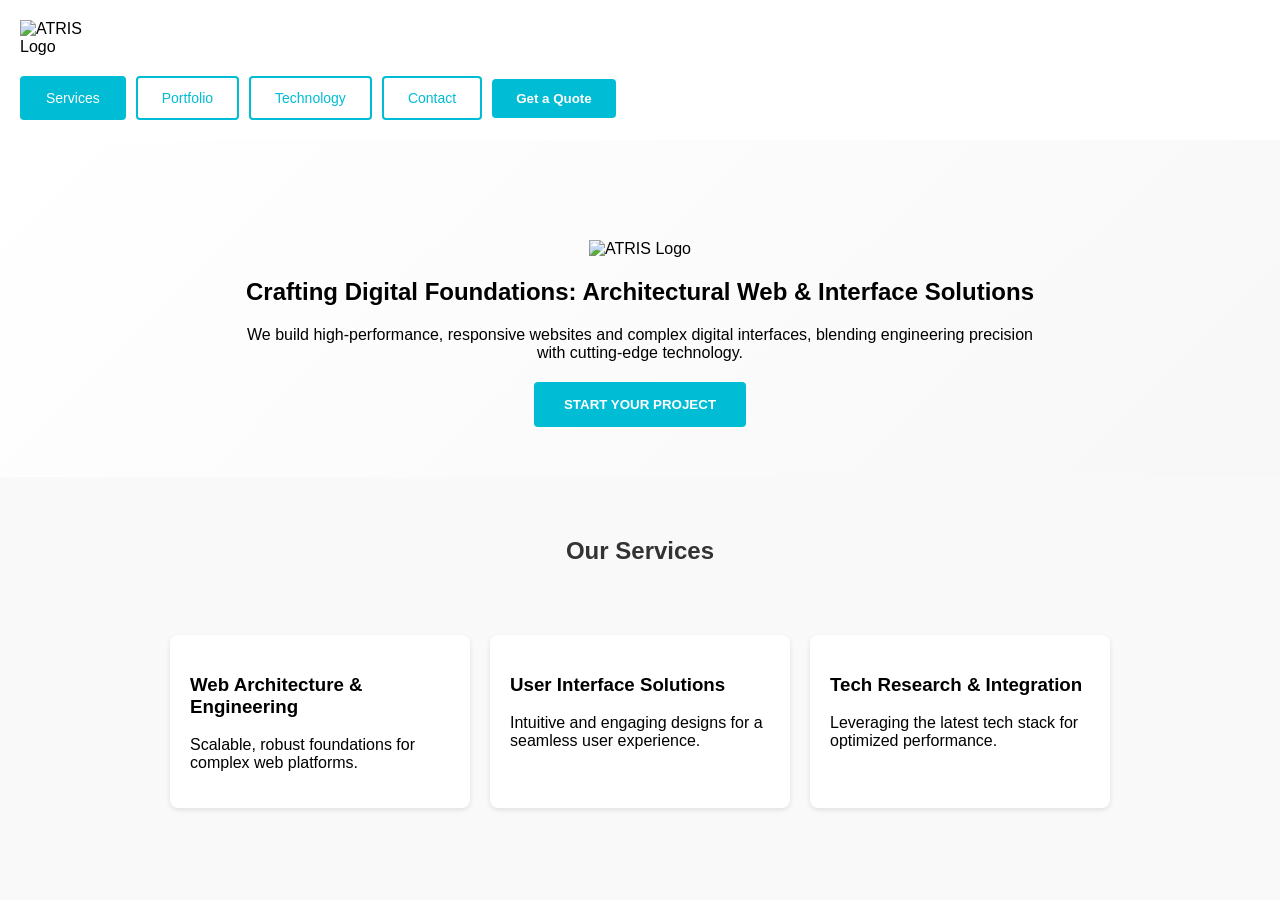
==== index.html @ 8ba7d893 "Fix logo file references to match actual filename" ====
<!DOCTYPE html>
<html lang="en">
<head>
    <meta charset="UTF-8">
    <meta name="viewport" content="width=device-width, initial-scale=1.0">
    <title>ATRIS | Architectural Tech Research & Interface Solutions</title>
    <link rel="stylesheet" href="style.css">
    <link rel="stylesheet" href="https://cdnjs.cloudflare.com/ajax/libs/font-awesome/6.4.0/css/all.min.css">
</head>
<body>
    <header>
        <img src="ATRIS MAIN LOGO.png" alt="ATRIS Logo" class="nav-logo">
        <button class="hamburger" id="hamburger">
            <span></span>
            <span></span>
            <span></span>
        </button>
        <nav class="tab-nav" id="tabNav">
            <button class="tab-button active" data-tab="services">Services</button>
            <button class="tab-button" data-tab="portfolio">Portfolio</button>
            <button class="tab-button" data-tab="technology">Technology</button>
            <button class="tab-button" data-tab="contact">Contact</button>
            <button class="quote-btn">Get a Quote</button>
        </nav>
    </header>

    <main>
        <section class="hero">
            <img src="ATRIS MAIN LOGO.png" alt="ATRIS Logo" class="main-logo">
            <h1>Crafting Digital Foundations: Architectural Web & Interface Solutions</h1>
            <p>We build high-performance, responsive websites and complex digital interfaces, blending engineering precision with cutting-edge technology.</p>
            <button class="cta">START YOUR PROJECT</button>
        </section>

        <!-- Tab Content Sections -->
        <div class="tab-content">
            <section id="services" class="tab-pane active">
                <h2>Our Services</h2>
                <div class="services">
                    <div class="card"><h3>Web Architecture & Engineering</h3><p>Scalable, robust foundations for complex web platforms.</p></div>
                    <div class="card"><h3>User Interface Solutions</h3><p>Intuitive and engaging designs for a seamless user experience.</p></div>
                    <div class="card"><h3>Tech Research & Integration</h3><p>Leveraging the latest tech stack for optimized performance.</p></div>
                </div>
            </section>

            <section id="portfolio" class="tab-pane">
                <h2>Portfolio</h2>
                <div class="services">
                    <div class="card"><h3>Project 1</h3><p>Description of your completed project goes here.</p></div>
                    <div class="card"><h3>Project 2</h3><p>Description of your completed project goes here.</p></div>
                    <div class="card"><h3>Project 3</h3><p>Description of your completed project goes here.</p></div>
                </div>
            </section>

            <section id="technology" class="tab-pane">
                <h2>Technology Stack</h2>
                <div class="services">
                    <div class="card"><h3>Frontend</h3><p>HTML5, CSS3, JavaScript, React, Vue.js</p></div>
                    <div class="card"><h3>Backend</h3><p>Node.js, Python, databases, APIs</p></div>
                    <div class="card"><h3>Tools & Services</h3><p>Git, Docker, AWS, CI/CD pipelines</p></div>
                </div>
            </section>

            <section id="contact" class="tab-pane">
                <h2>Contact Us</h2>
                <div class="contact-form">
                    <form>
                        <input type="text" placeholder="Your Name" required>
                        <input type="email" placeholder="Your Email" required>
                        <textarea placeholder="Your Message" rows="5" required></textarea>
                        <button type="submit" class="cta">Send Message</button>
                    </form>
                </div>
            </section>
        </div>
    </main>

    <script src="script.js"></script>
</body>
</html>
---- style.css ----
* {
    box-sizing: border-box;
}

body { 
    font-family: sans-serif; 
    margin: 0; 
    background: #f9f9f9; 
}

header { 
    display: flex; 
    justify-content: space-between; 
    padding: 20px; 
    align-items: center; 
    gap: 20px;
    flex-wrap: wrap;
    background: white;
    box-shadow: 0 2px 4px rgba(0,0,0,0.1);
}

.nav-logo { 
    width: 100px; 
    flex-shrink: 0;
    background-image: url('ATRIS_LOGO.png');
    background-size: contain;
    background-repeat: no-repeat;
    background-position: center;
}

.main-logo { 
    width: 200px; 
    margin-top: 50px;
    background-image: url('ATRIS_LOGO.png');
    background-size: contain;
    background-repeat: no-repeat;
    background-position: center;
}

/* Hero Section with Animated Gradient */
.hero { 
    text-align: center; 
    padding: 50px 20px;
    background: linear-gradient(-45deg, #f5f5f5, #ffffff, #f5f5f5, #ffffff);
    background-size: 400% 400%;
    animation: gradientShift 15s ease infinite;
}

@keyframes gradientShift {
    0% {
        background-position: 0% 50%;
    }
    50% {
        background-position: 100% 50%;
    }
    100% {
        background-position: 0% 50%;
    }
}

/* Hero Headline Fade-in Animation */
.hero h1 {
    max-width: 1000px;
    margin: 20px auto;
    opacity: 0;
    animation: fadeInUp 0.8s ease-out 0.3s forwards;
}

/* Hero Subtext Fade-in Animation */
.hero p {
    max-width: 800px;
    margin: 20px auto;
    opacity: 0;
    animation: fadeInUp 0.8s ease-out 0.6s forwards;
}

/* Fade-in Up Animation */
@keyframes fadeInUp {
    from {
        opacity: 0;
        transform: translateY(20px);
    }
    to {
        opacity: 1;
        transform: translateY(0);
    }
}

.services { 
    display: flex; 
    justify-content: center; 
    gap: 20px; 
    padding: 40px 20px; 
    flex-wrap: wrap; 
}

.card { 
    background: white; 
    padding: 20px; 
    border-radius: 8px; 
    width: 300px; 
    box-shadow: 0 2px 5px rgba(0,0,0,0.1); 
}

.cta { 
    background: #00bcd4; 
    color: white; 
    padding: 15px 30px; 
    border: none; 
    cursor: pointer; 
    border-radius: 4px; 
    font-weight: 600;
}

.cta:hover { 
    background: #0097a7; 
}

/* Hamburger Menu */
.hamburger {
    display: none;
    flex-direction: column;
    background: none;
    border: none;
    cursor: pointer;
    gap: 6px;
}

.hamburger span {
    width: 25px;
    height: 3px;
    background: #00bcd4;
    border-radius: 2px;
    transition: all 0.3s ease;
}

.hamburger.active span:nth-child(1) {
    transform: rotate(45deg) translate(10px, 10px);
}

.hamburger.active span:nth-child(2) {
    opacity: 0;
}

.hamburger.active span:nth-child(3) {
    transform: rotate(-45deg) translate(7px, -7px);
}

/* Tab Navigation Styling */
.tab-nav { 
    display: flex; 
    gap: 10px; 
    align-items: center;
    flex-wrap: wrap;
    width: 100%;
}

.tab-button {
    padding: 12px 24px;
    border: 2px solid #00bcd4;
    background: white;
    color: #00bcd4;
    cursor: pointer;
    border-radius: 4px;
    font-size: 14px;
    font-weight: 500;
    transition: all 0.3s ease;
    white-space: nowrap;
}

.tab-button:hover {
    background: #e0f7fa;
}

.tab-button.active {
    background: #00bcd4;
    color: white;
}

.quote-btn {
    background: #00bcd4;
    color: white;
    padding: 12px 24px;
    border: none;
    cursor: pointer;
    border-radius: 4px;
    font-weight: 600;
    transition: background 0.3s ease;
    white-space: nowrap;
}

.quote-btn:hover {
    background: #0097a7;
}

/* Tab Content Styling */
.tab-content {
    padding: 40px 20px;
    max-width: 1200px;
    margin: 0 auto;
}

.tab-pane {
    display: none;
}

.tab-pane.active {
    display: block;
    animation: fadeIn 0.3s ease;
}

@keyframes fadeIn {
    from { opacity: 0; }
    to { opacity: 1; }
}

.tab-pane h2 {
    text-align: center;
    margin-bottom: 30px;
    color: #333;
}

/* Contact Form */
.contact-form {
    max-width: 500px;
    margin: 0 auto;
}

.contact-form form {
    display: flex;
    flex-direction: column;
    gap: 15px;
}

.contact-form input,
.contact-form textarea {
    padding: 12px;
    border: 1px solid #ddd;
    border-radius: 4px;
    font-family: inherit;
    font-size: 14px;
}

.contact-form button {
    align-self: flex-start;
}

/* Mobile Responsive Design */
@media (max-width: 768px) {
    header {
        flex-direction: column;
        align-items: flex-start;
        padding: 15px;
    }

    .hamburger {
        display: flex;
        position: absolute;
        right: 15px;
        top: 15px;
    }

    .tab-nav {
        width: 100%;
        flex-direction: column;
        max-height: 0;
        overflow: hidden;
        transition: max-height 0.3s ease;
        gap: 0;
    }

    .tab-nav.active {
        max-height: 500px;
        gap: 10px;
    }

    .tab-button,
    .quote-btn {
        width: 100%;
        text-align: left;
        padding: 12px 15px;
    }

    .nav-logo {
        width: 80px;
    }

    .hero {
        padding: 30px 15px;
    }

    .hero h1 {
        font-size: 24px;
    }

    .hero p {
        font-size: 14px;
    }

    .services {
        padding: 20px 15px;
        gap: 15px;
    }

    .card {
        width: 100%;
        max-width: 350px;
    }

    .tab-content {
        padding: 20px 10px;
    }
}

@media (max-width: 480px) {
    .nav-logo {
        width: 60px;
    }

    .main-logo {
        width: 150px;
    }

    .hero h1 {
        font-size: 18px;
    }

    .card {
        width: 100%;
        max-width: 280px;
    }

    .cta {
        padding: 12px 20px;
        font-size: 14px;
    }

    .tab-button,
    .quote-btn {
        font-size: 13px;
        padding: 10px 12px;
    }
}
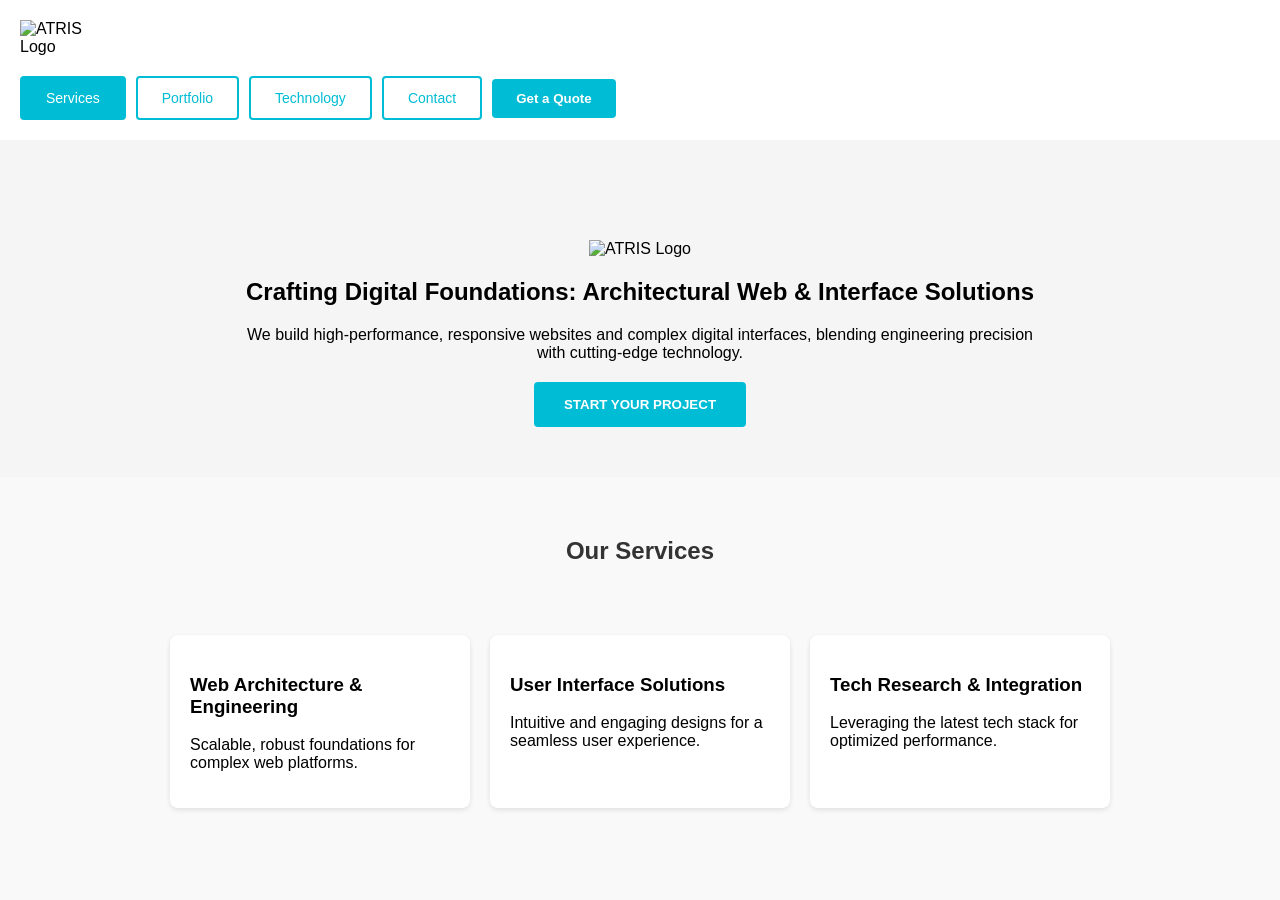
==== commit bf8484d8: "Add Formspree integration to contact form" ====
--- a/index.html
+++ b/index.html
@@ -64,10 +64,10 @@
             <section id="contact" class="tab-pane">
                 <h2>Contact Us</h2>
                 <div class="contact-form">
-                    <form>
-                        <input type="text" placeholder="Your Name" required>
-                        <input type="email" placeholder="Your Email" required>
-                        <textarea placeholder="Your Message" rows="5" required></textarea>
+                    <form action="https://formspree.io/f/xqevyjpo" method="POST">
+                        <input type="text" name="name" placeholder="Your Name" required>
+                        <input type="email" name="email" placeholder="Your Email" required>
+                        <textarea name="message" placeholder="Your Message" rows="5" required></textarea>
                         <button type="submit" class="cta">Send Message</button>
                     </form>
                 </div>
--- a/style.css
+++ b/style.css
@@ -37,25 +37,11 @@
     background-position: center;
 }
 
-/* Hero Section with Animated Gradient */
+/* Hero Section */
 .hero { 
     text-align: center; 
     padding: 50px 20px;
-    background: linear-gradient(-45deg, #f5f5f5, #ffffff, #f5f5f5, #ffffff);
-    background-size: 400% 400%;
-    animation: gradientShift 15s ease infinite;
-}
-
-@keyframes gradientShift {
-    0% {
-        background-position: 0% 50%;
-    }
-    50% {
-        background-position: 100% 50%;
-    }
-    100% {
-        background-position: 0% 50%;
-    }
+    background: #f5f5f5;
 }
 
 /* Hero Headline Fade-in Animation */
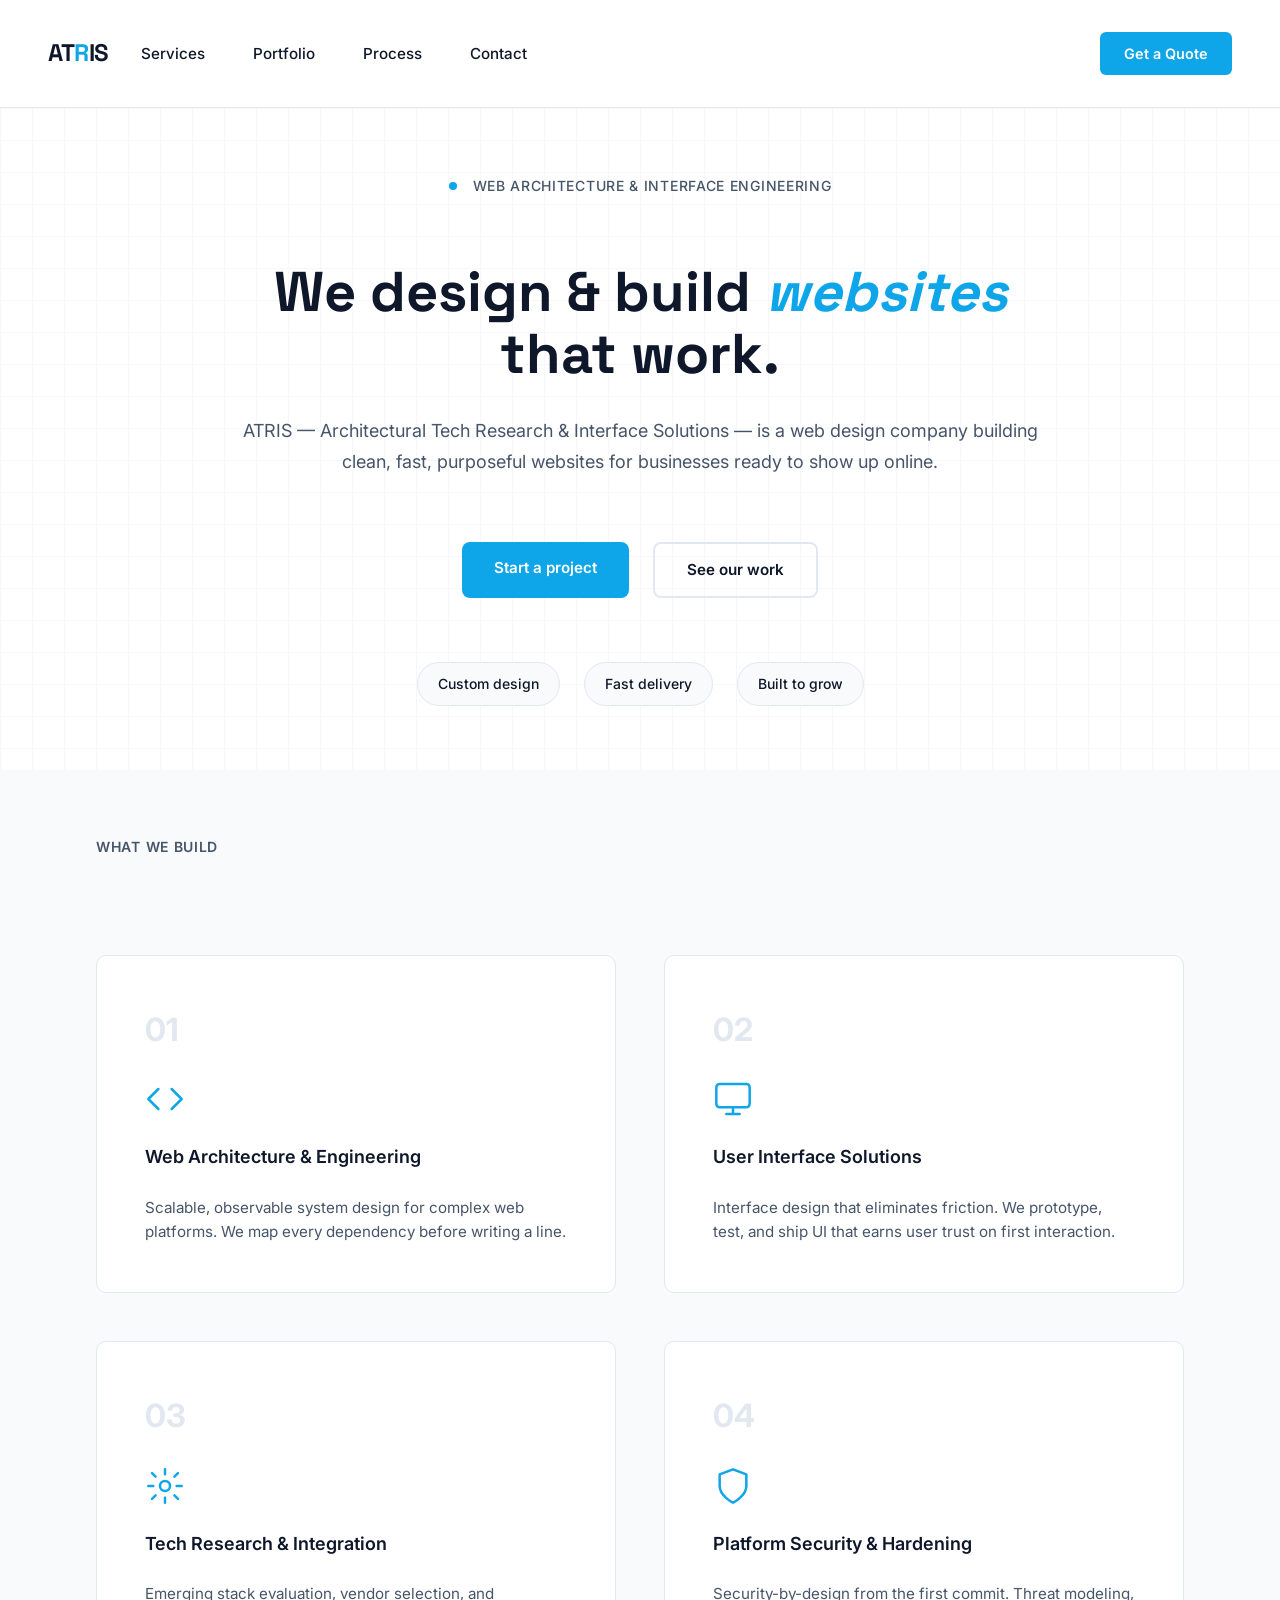
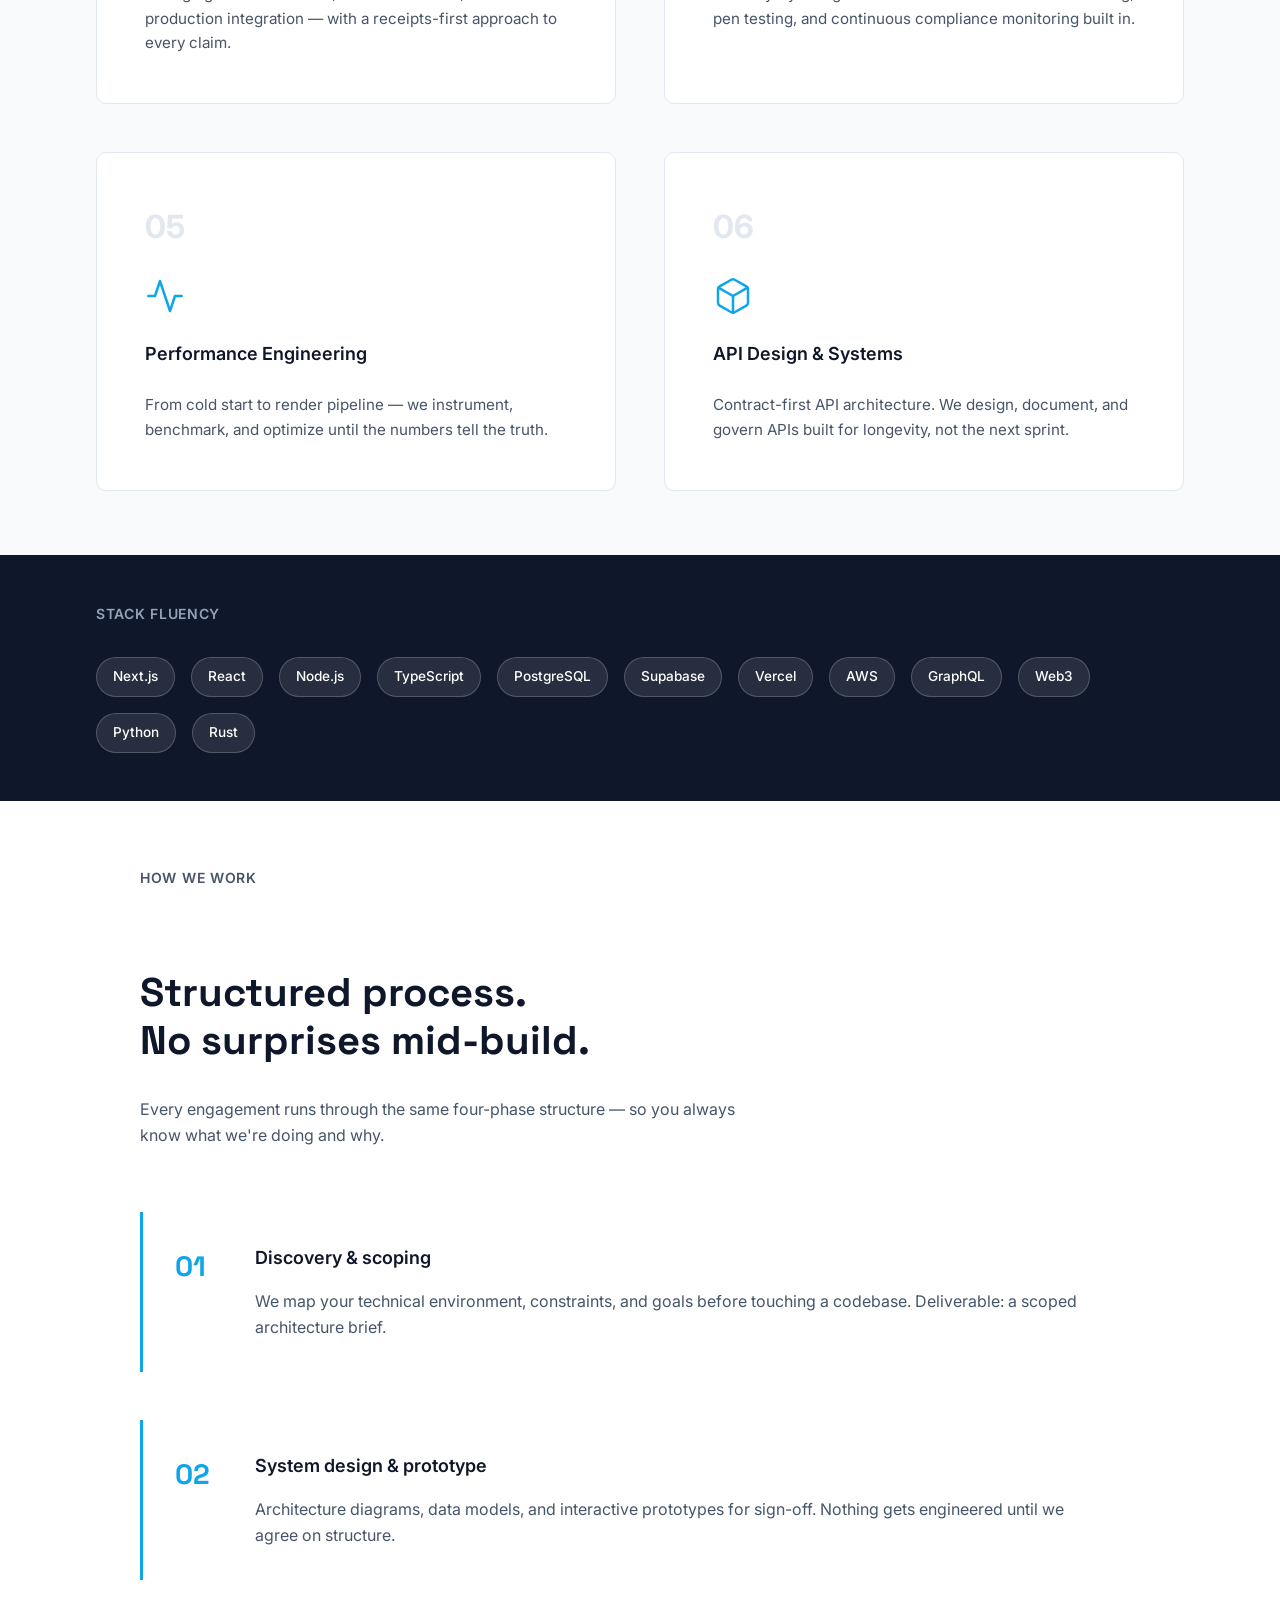
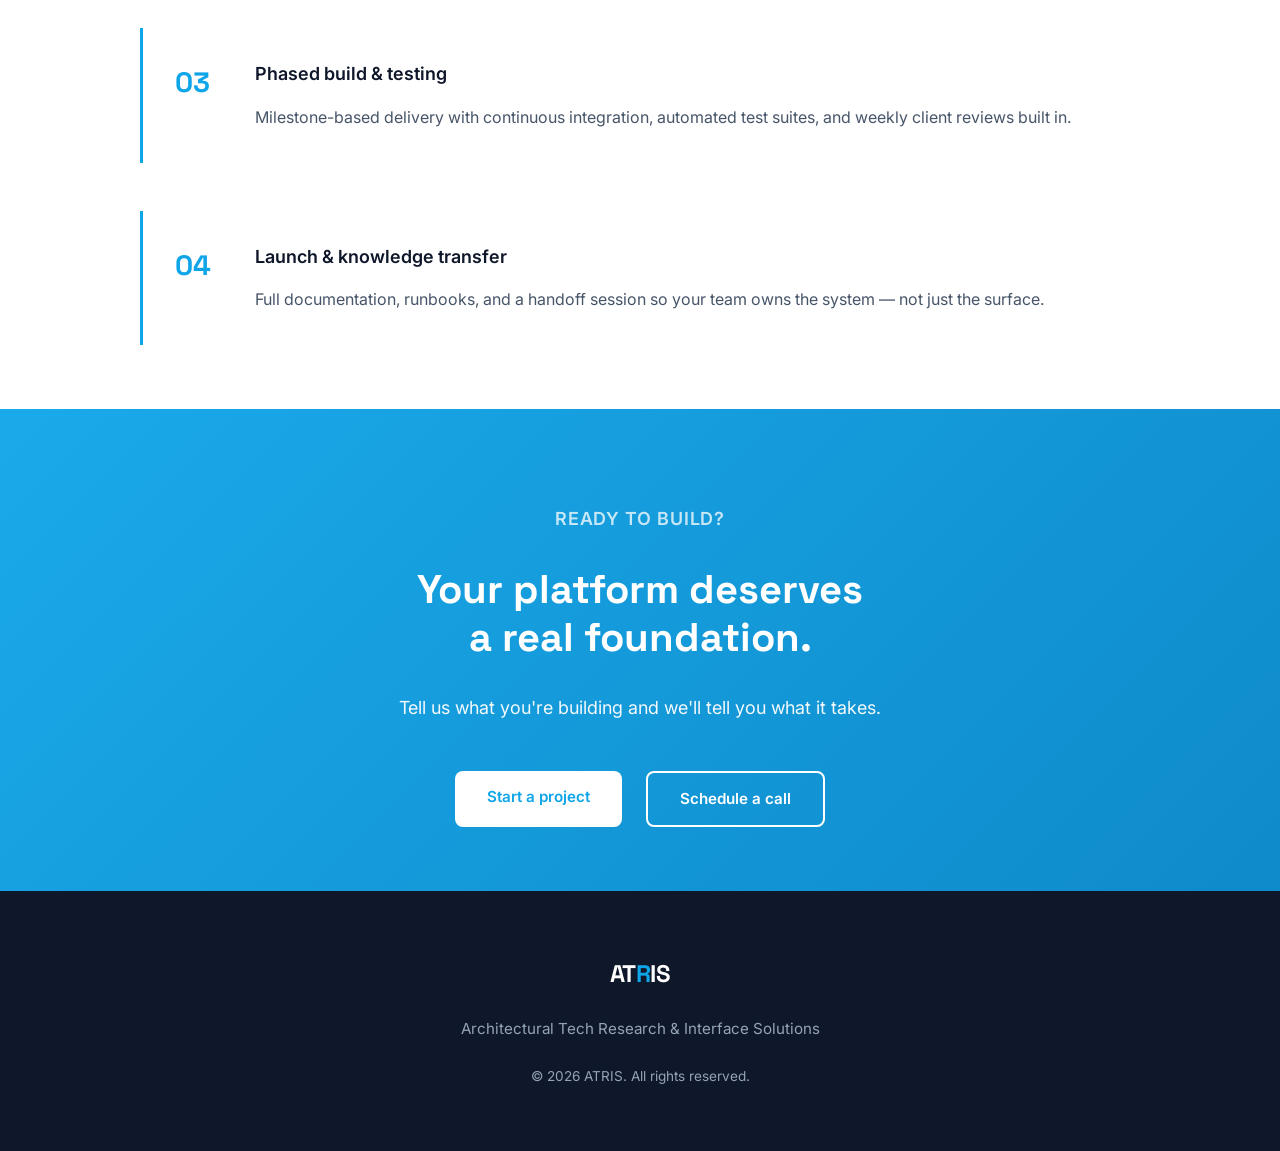
==== commit 6ae66b35: "Complete redesign: new landing page with modern HTML and CSS" ====
--- a/index.html
+++ b/index.html
@@ -1,80 +1,225 @@
 <!DOCTYPE html>
 <html lang="en">
 <head>
-    <meta charset="UTF-8">
-    <meta name="viewport" content="width=device-width, initial-scale=1.0">
-    <title>ATRIS | Architectural Tech Research & Interface Solutions</title>
-    <link rel="stylesheet" href="style.css">
-    <link rel="stylesheet" href="https://cdnjs.cloudflare.com/ajax/libs/font-awesome/6.4.0/css/all.min.css">
+  <meta charset="UTF-8" />
+  <meta name="viewport" content="width=device-width, initial-scale=1.0" />
+  <title>ATRIS — Architectural Tech Research & Interface Solutions</title>
+  <meta name="description" content="We build high-performance platforms, complex digital interfaces, and research-backed tech integration — engineered to carry real load." />
+  <meta property="og:title" content="ATRIS — Architectural Tech Research & Interface Solutions" />
+  <meta property="og:description" content="A web design company building clean, fast, purposeful websites." />
+  <meta property="og:type" content="website" />
+  <link rel="preconnect" href="https://fonts.googleapis.com" />
+  <link rel="preconnect" href="https://fonts.gstatic.com" crossorigin />
+  <link href="https://fonts.googleapis.com/css2?family=Space+Grotesk:wght@300;400;500;600;700&family=Inter:wght@300;400;500&display=swap" rel="stylesheet" />
+  <link rel="stylesheet" href="style.css" />
 </head>
 <body>
-    <header>
-        <img src="ATRIS MAIN LOGO.png" alt="ATRIS Logo" class="nav-logo">
-        <button class="hamburger" id="hamburger">
-            <span></span>
-            <span></span>
-            <span></span>
-        </button>
-        <nav class="tab-nav" id="tabNav">
-            <button class="tab-button active" data-tab="services">Services</button>
-            <button class="tab-button" data-tab="portfolio">Portfolio</button>
-            <button class="tab-button" data-tab="technology">Technology</button>
-            <button class="tab-button" data-tab="contact">Contact</button>
-            <button class="quote-btn">Get a Quote</button>
-        </nav>
-    </header>
-
-    <main>
-        <section class="hero">
-            <img src="ATRIS MAIN LOGO.png" alt="ATRIS Logo" class="main-logo">
-            <h1>Crafting Digital Foundations: Architectural Web & Interface Solutions</h1>
-            <p>We build high-performance, responsive websites and complex digital interfaces, blending engineering precision with cutting-edge technology.</p>
-            <button class="cta">START YOUR PROJECT</button>
-        </section>
-
-        <!-- Tab Content Sections -->
-        <div class="tab-content">
-            <section id="services" class="tab-pane active">
-                <h2>Our Services</h2>
-                <div class="services">
-                    <div class="card"><h3>Web Architecture & Engineering</h3><p>Scalable, robust foundations for complex web platforms.</p></div>
-                    <div class="card"><h3>User Interface Solutions</h3><p>Intuitive and engaging designs for a seamless user experience.</p></div>
-                    <div class="card"><h3>Tech Research & Integration</h3><p>Leveraging the latest tech stack for optimized performance.</p></div>
-                </div>
-            </section>
-
-            <section id="portfolio" class="tab-pane">
-                <h2>Portfolio</h2>
-                <div class="services">
-                    <div class="card"><h3>Project 1</h3><p>Description of your completed project goes here.</p></div>
-                    <div class="card"><h3>Project 2</h3><p>Description of your completed project goes here.</p></div>
-                    <div class="card"><h3>Project 3</h3><p>Description of your completed project goes here.</p></div>
-                </div>
-            </section>
-
-            <section id="technology" class="tab-pane">
-                <h2>Technology Stack</h2>
-                <div class="services">
-                    <div class="card"><h3>Frontend</h3><p>HTML5, CSS3, JavaScript, React, Vue.js</p></div>
-                    <div class="card"><h3>Backend</h3><p>Node.js, Python, databases, APIs</p></div>
-                    <div class="card"><h3>Tools & Services</h3><p>Git, Docker, AWS, CI/CD pipelines</p></div>
-                </div>
-            </section>
-
-            <section id="contact" class="tab-pane">
-                <h2>Contact Us</h2>
-                <div class="contact-form">
-                    <form action="https://formspree.io/f/xqevyjpo" method="POST">
-                        <input type="text" name="name" placeholder="Your Name" required>
-                        <input type="email" name="email" placeholder="Your Email" required>
-                        <textarea name="message" placeholder="Your Message" rows="5" required></textarea>
-                        <button type="submit" class="cta">Send Message</button>
-                    </form>
-                </div>
-            </section>
-        </div>
-    </main>
-
-    <script src="script.js"></script>
+
+  <!-- NAV -->
+  <header class="a-nav">
+    <a href="/" class="a-logo">AT<span>R</span>IS</a>
+    <nav aria-label="Primary navigation">
+      <ul class="a-nav-links">
+        <li><a href="#services">Services</a></li>
+        <li><a href="#portfolio">Portfolio</a></li>
+        <li><a href="#process">Process</a></li>
+        <li><a href="#contact">Contact</a></li>
+      </ul>
+    </nav>
+    <a href="#contact" class="a-nav-cta">Get a Quote</a>
+    <button class="a-hamburger" aria-label="Open menu" aria-expanded="false">
+      <span></span><span></span><span></span>
+    </button>
+  </header>
+
+  <!-- MOBILE NAV DRAWER -->
+  <div class="a-mobile-nav" aria-hidden="true">
+    <ul>
+      <li><a href="#services">Services</a></li>
+      <li><a href="#portfolio">Portfolio</a></li>
+      <li><a href="#process">Process</a></li>
+      <li><a href="#contact">Contact</a></li>
+      <li><a href="#contact" class="a-nav-cta">Get a Quote</a></li>
+    </ul>
+  </div>
+
+  <main>
+
+    <!-- HERO -->
+    <section class="a-hero" id="home">
+      <div class="a-hero-grid" aria-hidden="true"></div>
+      <div class="a-hero-inner">
+        <div class="a-eyebrow">
+          <span class="a-eyebrow-dot" aria-hidden="true"></span>
+          Web Architecture & Interface Engineering
+        </div>
+        <h1>We design & build <em>websites</em> that work.</h1>
+        <p class="a-hero-sub">ATRIS — Architectural Tech Research & Interface Solutions — is a web design company building clean, fast, purposeful websites for businesses ready to show up online.</p>
+        <div class="a-hero-actions">
+          <a href="#contact" class="a-btn-primary">Start a project</a>
+          <a href="#portfolio" class="a-btn-ghost">See our work</a>
+        </div>
+        <div class="a-hero-pillars">
+          <div class="a-pillar"><span>Custom design</span></div>
+          <div class="a-pillar"><span>Fast delivery</span></div>
+          <div class="a-pillar"><span>Built to grow</span></div>
+        </div>
+      </div>
+    </section>
+
+    <!-- SERVICES -->
+    <section class="a-services" id="services">
+      <div class="a-container">
+        <div class="a-section-label">What we build</div>
+        <div class="a-services-grid">
+
+          <article class="a-service-card" data-num="01">
+            <div class="a-service-icon" aria-hidden="true">
+              <svg viewBox="0 0 24 24" fill="none" stroke-width="1.5" stroke-linecap="round" stroke-linejoin="round"><polyline points="16 18 22 12 16 6"/><polyline points="8 6 2 12 8 18"/></svg>
+            </div>
+            <h3>Web Architecture & Engineering</h3>
+            <p>Scalable, observable system design for complex web platforms. We map every dependency before writing a line.</p>
+          </article>
+
+          <article class="a-service-card" data-num="02">
+            <div class="a-service-icon" aria-hidden="true">
+              <svg viewBox="0 0 24 24" fill="none" stroke-width="1.5" stroke-linecap="round" stroke-linejoin="round"><rect x="2" y="3" width="20" height="14" rx="2"/><path d="M8 21h8M12 17v4"/></svg>
+            </div>
+            <h3>User Interface Solutions</h3>
+            <p>Interface design that eliminates friction. We prototype, test, and ship UI that earns user trust on first interaction.</p>
+          </article>
+
+          <article class="a-service-card" data-num="03">
+            <div class="a-service-icon" aria-hidden="true">
+              <svg viewBox="0 0 24 24" fill="none" stroke-width="1.5" stroke-linecap="round" stroke-linejoin="round"><circle cx="12" cy="12" r="3"/><path d="M12 2v3M12 19v3M4.22 4.22l2.12 2.12M17.66 17.66l2.12 2.12M2 12h3M19 12h3M4.22 19.78l2.12-2.12M17.66 6.34l2.12-2.12"/></svg>
+            </div>
+            <h3>Tech Research & Integration</h3>
+            <p>Emerging stack evaluation, vendor selection, and production integration — with a receipts-first approach to every claim.</p>
+          </article>
+
+          <article class="a-service-card" data-num="04">
+            <div class="a-service-icon" aria-hidden="true">
+              <svg viewBox="0 0 24 24" fill="none" stroke-width="1.5" stroke-linecap="round" stroke-linejoin="round"><path d="M12 22s8-4 8-10V5l-8-3-8 3v7c0 6 8 10 8 10z"/></svg>
+            </div>
+            <h3>Platform Security & Hardening</h3>
+            <p>Security-by-design from the first commit. Threat modeling, pen testing, and continuous compliance monitoring built in.</p>
+          </article>
+
+          <article class="a-service-card" data-num="05">
+            <div class="a-service-icon" aria-hidden="true">
+              <svg viewBox="0 0 24 24" fill="none" stroke-width="1.5" stroke-linecap="round" stroke-linejoin="round"><polyline points="22 12 18 12 15 21 9 3 6 12 2 12"/></svg>
+            </div>
+            <h3>Performance Engineering</h3>
+            <p>From cold start to render pipeline — we instrument, benchmark, and optimize until the numbers tell the truth.</p>
+          </article>
+
+          <article class="a-service-card" data-num="06">
+            <div class="a-service-icon" aria-hidden="true">
+              <svg viewBox="0 0 24 24" fill="none" stroke-width="1.5" stroke-linecap="round" stroke-linejoin="round"><path d="M21 16V8a2 2 0 0 0-1-1.73l-7-4a2 2 0 0 0-2 0l-7 4A2 2 0 0 0 3 8v8a2 2 0 0 0 1 1.73l7 4a2 2 0 0 0 2 0l7-4A2 2 0 0 0 21 16z"/><polyline points="3.27 6.96 12 12.01 20.73 6.96"/><line x1="12" y1="22.08" x2="12" y2="12"/></svg>
+            </div>
+            <h3>API Design & Systems</h3>
+            <p>Contract-first API architecture. We design, document, and govern APIs built for longevity, not the next sprint.</p>
+          </article>
+
+        </div>
+      </div>
+    </section>
+
+    <!-- TECH STRIP -->
+    <div class="a-tech">
+      <div class="a-container">
+        <div class="a-tech-inner">
+          <span class="a-tech-label">Stack fluency</span>
+          <div class="a-tech-pills">
+            <span class="a-pill">Next.js</span>
+            <span class="a-pill">React</span>
+            <span class="a-pill">Node.js</span>
+            <span class="a-pill">TypeScript</span>
+            <span class="a-pill">PostgreSQL</span>
+            <span class="a-pill">Supabase</span>
+            <span class="a-pill">Vercel</span>
+            <span class="a-pill">AWS</span>
+            <span class="a-pill">GraphQL</span>
+            <span class="a-pill">Web3</span>
+            <span class="a-pill">Python</span>
+            <span class="a-pill">Rust</span>
+          </div>
+        </div>
+      </div>
+    </div>
+
+    <!-- PROCESS -->
+    <section class="a-process" id="process">
+      <div class="a-container">
+        <div class="a-process-inner">
+          <div class="a-process-intro">
+            <div class="a-section-label">How we work</div>
+            <h2>Structured process.<br>No surprises mid-build.</h2>
+            <p>Every engagement runs through the same four-phase structure — so you always know what we're doing and why.</p>
+          </div>
+          <div class="a-process-steps">
+            <div class="a-step">
+              <div class="a-step-num">01</div>
+              <div>
+                <h4>Discovery & scoping</h4>
+                <p>We map your technical environment, constraints, and goals before touching a codebase. Deliverable: a scoped architecture brief.</p>
+              </div>
+            </div>
+            <div class="a-step">
+              <div class="a-step-num">02</div>
+              <div>
+                <h4>System design & prototype</h4>
+                <p>Architecture diagrams, data models, and interactive prototypes for sign-off. Nothing gets engineered until we agree on structure.</p>
+              </div>
+            </div>
+            <div class="a-step">
+              <div class="a-step-num">03</div>
+              <div>
+                <h4>Phased build & testing</h4>
+                <p>Milestone-based delivery with continuous integration, automated test suites, and weekly client reviews built in.</p>
+              </div>
+            </div>
+            <div class="a-step">
+              <div class="a-step-num">04</div>
+              <div>
+                <h4>Launch & knowledge transfer</h4>
+                <p>Full documentation, runbooks, and a handoff session so your team owns the system — not just the surface.</p>
+              </div>
+            </div>
+          </div>
+        </div>
+      </div>
+    </section>
+
+    <!-- CTA / CONTACT -->
+    <section class="a-cta-section" id="contact">
+      <div class="a-cta-bg" aria-hidden="true"></div>
+      <div class="a-container">
+        <div class="a-cta-inner">
+          <p class="a-cta-eyebrow">Ready to build?</p>
+          <h2>Your platform deserves<br>a real foundation.</h2>
+          <p>Tell us what you're building and we'll tell you what it takes.</p>
+          <div class="a-cta-row">
+            <a href="mailto:hello@atris.dev" class="a-btn-primary">Start a project</a>
+            <a href="mailto:hello@atris.dev" class="a-btn-ghost">Schedule a call</a>
+          </div>
+        </div>
+      </div>
+    </section>
+
+  </main>
+
+  <!-- FOOTER -->
+  <footer class="a-footer">
+    <div class="a-container">
+      <div class="a-footer-inner">
+        <div class="a-footer-logo">AT<span>R</span>IS</div>
+        <p class="a-footer-tagline">Architectural Tech Research & Interface Solutions</p>
+        <p class="a-footer-copy">&copy; 2026 ATRIS. All rights reserved.</p>
+      </div>
+    </div>
+  </footer>
+
+  <script src="script.js"></script>
 </body>
 </html>
--- a/style.css
+++ b/style.css
@@ -1,329 +1,654 @@
 * {
-    box-sizing: border-box;
-}
-
-body { 
-    font-family: sans-serif; 
-    margin: 0; 
-    background: #f9f9f9; 
-}
-
-header { 
-    display: flex; 
-    justify-content: space-between; 
-    padding: 20px; 
-    align-items: center; 
-    gap: 20px;
+  box-sizing: border-box;
+}
+
+:root {
+  --color-primary: #0ea5e9;
+  --color-dark: #0f172a;
+  --color-light: #f8fafc;
+  --color-gray-200: #e2e8f0;
+  --color-gray-400: #94a3b8;
+  --color-gray-600: #475569;
+  --spacing-xs: 0.5rem;
+  --spacing-sm: 1rem;
+  --spacing-md: 1.5rem;
+  --spacing-lg: 2rem;
+  --spacing-xl: 3rem;
+  --spacing-2xl: 4rem;
+}
+
+body {
+  font-family: 'Inter', -apple-system, BlinkMacSystemFont, 'Segoe UI', sans-serif;
+  margin: 0;
+  padding: 0;
+  background: #ffffff;
+  color: var(--color-dark);
+  line-height: 1.6;
+}
+
+/* HEADER / NAVIGATION */
+.a-nav {
+  display: flex;
+  justify-content: space-between;
+  align-items: center;
+  padding: var(--spacing-lg) var(--spacing-xl);
+  background: white;
+  border-bottom: 1px solid var(--color-gray-200);
+  position: sticky;
+  top: 0;
+  z-index: 100;
+  gap: var(--spacing-lg);
+}
+
+.a-logo {
+  font-family: 'Space Grotesk', sans-serif;
+  font-size: 1.5rem;
+  font-weight: 700;
+  color: var(--color-dark);
+  text-decoration: none;
+  letter-spacing: -0.02em;
+}
+
+.a-logo span {
+  color: var(--color-primary);
+}
+
+.a-nav nav {
+  display: flex;
+  gap: var(--spacing-xl);
+  flex: 1;
+}
+
+.a-nav-links {
+  display: flex;
+  list-style: none;
+  margin: 0;
+  padding: 0;
+  gap: var(--spacing-xl);
+}
+
+.a-nav-links a {
+  color: var(--color-dark);
+  text-decoration: none;
+  font-weight: 500;
+  font-size: 0.95rem;
+  transition: color 0.2s ease;
+}
+
+.a-nav-links a:hover {
+  color: var(--color-primary);
+}
+
+.a-nav-cta {
+  padding: 0.625rem 1.5rem;
+  background: var(--color-primary);
+  color: white;
+  border-radius: 0.375rem;
+  text-decoration: none;
+  font-weight: 600;
+  font-size: 0.9rem;
+  transition: background 0.2s ease;
+}
+
+.a-nav-cta:hover {
+  background: #0284c7;
+}
+
+.a-hamburger {
+  display: none;
+  flex-direction: column;
+  background: none;
+  border: none;
+  cursor: pointer;
+  gap: 0.375rem;
+}
+
+.a-hamburger span {
+  width: 1.5rem;
+  height: 0.1875rem;
+  background: var(--color-dark);
+  border-radius: 0.125rem;
+  transition: all 0.3s ease;
+}
+
+/* MOBILE NAV */
+.a-mobile-nav {
+  display: none;
+  position: fixed;
+  top: 0;
+  left: 0;
+  width: 100%;
+  height: 100%;
+  background: rgba(0, 0, 0, 0.5);
+  z-index: 99;
+}
+
+.a-mobile-nav.active {
+  display: block;
+}
+
+.a-mobile-nav ul {
+  position: fixed;
+  top: 0;
+  right: 0;
+  width: 80%;
+  max-width: 400px;
+  height: 100%;
+  background: white;
+  list-style: none;
+  margin: 0;
+  padding: var(--spacing-xl);
+  display: flex;
+  flex-direction: column;
+  gap: var(--spacing-lg);
+  box-shadow: -2px 0 8px rgba(0, 0, 0, 0.15);
+}
+
+.a-mobile-nav li a {
+  color: var(--color-dark);
+  text-decoration: none;
+  font-weight: 500;
+}
+
+/* HERO SECTION */
+.a-hero {
+  position: relative;
+  padding: var(--spacing-2xl) var(--spacing-xl);
+  text-align: center;
+  overflow: hidden;
+}
+
+.a-hero-grid {
+  position: absolute;
+  top: 0;
+  left: 0;
+  width: 100%;
+  height: 100%;
+  background-image:
+    linear-gradient(to right, var(--color-gray-200) 1px, transparent 1px),
+    linear-gradient(to bottom, var(--color-gray-200) 1px, transparent 1px);
+  background-size: 2rem 2rem;
+  opacity: 0.3;
+  z-index: 0;
+}
+
+.a-hero-inner {
+  position: relative;
+  z-index: 1;
+  max-width: 800px;
+  margin: 0 auto;
+}
+
+.a-eyebrow {
+  display: inline-flex;
+  align-items: center;
+  gap: var(--spacing-sm);
+  color: var(--color-gray-600);
+  font-size: 0.875rem;
+  font-weight: 500;
+  margin-bottom: var(--spacing-lg);
+  text-transform: uppercase;
+  letter-spacing: 0.05em;
+}
+
+.a-eyebrow-dot {
+  width: 0.5rem;
+  height: 0.5rem;
+  background: var(--color-primary);
+  border-radius: 50%;
+}
+
+.a-hero h1 {
+  font-family: 'Space Grotesk', sans-serif;
+  font-size: 3.5rem;
+  font-weight: 700;
+  line-height: 1.1;
+  margin: var(--spacing-lg) 0;
+  color: var(--color-dark);
+}
+
+.a-hero h1 em {
+  font-style: italic;
+  color: var(--color-primary);
+}
+
+.a-hero-sub {
+  font-size: 1.125rem;
+  color: var(--color-gray-600);
+  margin-bottom: var(--spacing-2xl);
+  line-height: 1.7;
+}
+
+.a-hero-actions {
+  display: flex;
+  gap: var(--spacing-md);
+  justify-content: center;
+  margin-bottom: var(--spacing-2xl);
+}
+
+.a-btn-primary,
+.a-btn-ghost {
+  padding: 0.875rem 2rem;
+  border-radius: 0.5rem;
+  text-decoration: none;
+  font-weight: 600;
+  font-size: 0.95rem;
+  cursor: pointer;
+  transition: all 0.2s ease;
+  border: none;
+}
+
+.a-btn-primary {
+  background: var(--color-primary);
+  color: white;
+}
+
+.a-btn-primary:hover {
+  background: #0284c7;
+  transform: translateY(-2px);
+}
+
+.a-btn-ghost {
+  background: transparent;
+  color: var(--color-dark);
+  border: 2px solid var(--color-gray-200);
+}
+
+.a-btn-ghost:hover {
+  border-color: var(--color-primary);
+  color: var(--color-primary);
+}
+
+.a-hero-pillars {
+  display: flex;
+  gap: var(--spacing-md);
+  justify-content: center;
+  flex-wrap: wrap;
+}
+
+.a-pillar {
+  padding: 0.625rem 1.25rem;
+  background: var(--color-light);
+  border: 1px solid var(--color-gray-200);
+  border-radius: 2rem;
+  font-weight: 500;
+  font-size: 0.875rem;
+  color: var(--color-dark);
+}
+
+/* CONTAINER */
+.a-container {
+  max-width: 1200px;
+  margin: 0 auto;
+  padding: 0 var(--spacing-xl);
+}
+
+/* SECTION LABEL */
+.a-section-label {
+  display: inline-block;
+  color: var(--color-gray-600);
+  font-size: 0.875rem;
+  font-weight: 600;
+  text-transform: uppercase;
+  letter-spacing: 0.05em;
+  margin-bottom: var(--spacing-xl);
+}
+
+/* SERVICES SECTION */
+.a-services {
+  padding: var(--spacing-2xl) var(--spacing-xl);
+  background: var(--color-light);
+}
+
+.a-services-grid {
+  display: grid;
+  grid-template-columns: repeat(auto-fit, minmax(350px, 1fr));
+  gap: var(--spacing-xl);
+  margin-top: var(--spacing-xl);
+}
+
+.a-service-card {
+  padding: var(--spacing-xl);
+  background: white;
+  border-radius: 0.625rem;
+  border: 1px solid var(--color-gray-200);
+  transition: all 0.3s ease;
+}
+
+.a-service-card:hover {
+  border-color: var(--color-primary);
+  box-shadow: 0 8px 24px rgba(14, 165, 233, 0.1);
+  transform: translateY(-4px);
+}
+
+.a-service-card::before {
+  content: attr(data-num);
+  display: block;
+  font-size: 2rem;
+  font-weight: 700;
+  color: var(--color-gray-200);
+  margin-bottom: var(--spacing-md);
+}
+
+.a-service-icon {
+  width: 2.5rem;
+  height: 2.5rem;
+  margin-bottom: var(--spacing-md);
+}
+
+.a-service-icon svg {
+  width: 100%;
+  height: 100%;
+  stroke: var(--color-primary);
+}
+
+.a-service-card h3 {
+  font-size: 1.125rem;
+  font-weight: 600;
+  margin: var(--spacing-md) 0;
+  color: var(--color-dark);
+}
+
+.a-service-card p {
+  color: var(--color-gray-600);
+  font-size: 0.95rem;
+  line-height: 1.6;
+  margin: 0;
+}
+
+/* TECH STRIP */
+.a-tech {
+  padding: var(--spacing-xl);
+  background: var(--color-dark);
+  color: white;
+}
+
+.a-tech-inner {
+  display: flex;
+  align-items: center;
+  gap: var(--spacing-lg);
+  flex-wrap: wrap;
+}
+
+.a-tech-label {
+  font-weight: 600;
+  text-transform: uppercase;
+  font-size: 0.875rem;
+  letter-spacing: 0.05em;
+  color: var(--color-gray-400);
+}
+
+.a-tech-pills {
+  display: flex;
+  gap: var(--spacing-sm);
+  flex-wrap: wrap;
+}
+
+.a-pill {
+  padding: 0.5rem 1rem;
+  background: rgba(255, 255, 255, 0.1);
+  border: 1px solid rgba(255, 255, 255, 0.2);
+  border-radius: 2rem;
+  font-size: 0.85rem;
+  font-weight: 500;
+  transition: all 0.2s ease;
+}
+
+.a-pill:hover {
+  background: var(--color-primary);
+  border-color: var(--color-primary);
+}
+
+/* PROCESS SECTION */
+.a-process {
+  padding: var(--spacing-2xl) var(--spacing-xl);
+}
+
+.a-process-inner {
+  max-width: 1000px;
+  margin: 0 auto;
+}
+
+.a-process-intro {
+  margin-bottom: var(--spacing-2xl);
+}
+
+.a-process-intro h2 {
+  font-family: 'Space Grotesk', sans-serif;
+  font-size: 2.5rem;
+  font-weight: 700;
+  line-height: 1.2;
+  margin: var(--spacing-lg) 0;
+  color: var(--color-dark);
+}
+
+.a-process-intro p {
+  color: var(--color-gray-600);
+  font-size: 1rem;
+  max-width: 600px;
+}
+
+.a-process-steps {
+  display: grid;
+  gap: var(--spacing-xl);
+}
+
+.a-step {
+  display: flex;
+  gap: var(--spacing-lg);
+  padding: var(--spacing-lg);
+  border-left: 3px solid var(--color-primary);
+}
+
+.a-step-num {
+  font-family: 'Space Grotesk', sans-serif;
+  font-size: 1.75rem;
+  font-weight: 700;
+  color: var(--color-primary);
+  min-width: 3rem;
+}
+
+.a-step h4 {
+  font-size: 1.125rem;
+  font-weight: 600;
+  margin: 0 0 var(--spacing-sm) 0;
+  color: var(--color-dark);
+}
+
+.a-step p {
+  color: var(--color-gray-600);
+  margin: 0;
+  line-height: 1.6;
+}
+
+/* CTA SECTION */
+.a-cta-section {
+  position: relative;
+  padding: var(--spacing-2xl) var(--spacing-xl);
+  text-align: center;
+  overflow: hidden;
+}
+
+.a-cta-bg {
+  position: absolute;
+  top: 0;
+  left: 0;
+  width: 100%;
+  height: 100%;
+  background: linear-gradient(135deg, var(--color-primary) 0%, #0284c7 100%);
+  opacity: 0.95;
+  z-index: 0;
+}
+
+.a-cta-inner {
+  position: relative;
+  z-index: 1;
+  max-width: 700px;
+  margin: 0 auto;
+  color: white;
+}
+
+.a-cta-eyebrow {
+  font-size: 0.875rem;
+  font-weight: 600;
+  text-transform: uppercase;
+  letter-spacing: 0.05em;
+  color: rgba(255, 255, 255, 0.8);
+  margin-bottom: var(--spacing-md);
+}
+
+.a-cta-inner h2 {
+  font-family: 'Space Grotesk', sans-serif;
+  font-size: 2.5rem;
+  font-weight: 700;
+  line-height: 1.2;
+  margin: var(--spacing-md) 0;
+}
+
+.a-cta-inner > p {
+  font-size: 1.125rem;
+  margin: var(--spacing-lg) 0;
+  opacity: 0.95;
+}
+
+.a-cta-row {
+  display: flex;
+  gap: var(--spacing-md);
+  justify-content: center;
+  flex-wrap: wrap;
+  margin-top: var(--spacing-xl);
+}
+
+.a-cta-row .a-btn-primary {
+  background: white;
+  color: var(--color-primary);
+}
+
+.a-cta-row .a-btn-primary:hover {
+  background: var(--color-light);
+}
+
+.a-cta-row .a-btn-ghost {
+  border-color: white;
+  color: white;
+}
+
+.a-cta-row .a-btn-ghost:hover {
+  background: rgba(255, 255, 255, 0.1);
+}
+
+/* FOOTER */
+.a-footer {
+  padding: var(--spacing-2xl) var(--spacing-xl);
+  background: var(--color-dark);
+  color: white;
+  text-align: center;
+}
+
+.a-footer-inner {
+  max-width: 600px;
+  margin: 0 auto;
+}
+
+.a-footer-logo {
+  font-family: 'Space Grotesk', sans-serif;
+  font-size: 1.5rem;
+  font-weight: 700;
+  margin-bottom: var(--spacing-md);
+  letter-spacing: -0.02em;
+}
+
+.a-footer-logo span {
+  color: var(--color-primary);
+}
+
+.a-footer-tagline {
+  color: var(--color-gray-400);
+  font-size: 0.95rem;
+  margin: var(--spacing-sm) 0;
+}
+
+.a-footer-copy {
+  color: var(--color-gray-400);
+  font-size: 0.85rem;
+  margin: var(--spacing-md) 0 0 0;
+}
+
+/* RESPONSIVE DESIGN */
+@media (max-width: 768px) {
+  .a-nav {
+    padding: var(--spacing-md) var(--spacing-lg);
     flex-wrap: wrap;
-    background: white;
-    box-shadow: 0 2px 4px rgba(0,0,0,0.1);
-}
-
-.nav-logo { 
-    width: 100px; 
-    flex-shrink: 0;
-    background-image: url('ATRIS_LOGO.png');
-    background-size: contain;
-    background-repeat: no-repeat;
-    background-position: center;
-}
-
-.main-logo { 
-    width: 200px; 
-    margin-top: 50px;
-    background-image: url('ATRIS_LOGO.png');
-    background-size: contain;
-    background-repeat: no-repeat;
-    background-position: center;
-}
-
-/* Hero Section */
-.hero { 
-    text-align: center; 
-    padding: 50px 20px;
-    background: #f5f5f5;
-}
-
-/* Hero Headline Fade-in Animation */
-.hero h1 {
-    max-width: 1000px;
-    margin: 20px auto;
-    opacity: 0;
-    animation: fadeInUp 0.8s ease-out 0.3s forwards;
-}
-
-/* Hero Subtext Fade-in Animation */
-.hero p {
-    max-width: 800px;
-    margin: 20px auto;
-    opacity: 0;
-    animation: fadeInUp 0.8s ease-out 0.6s forwards;
-}
-
-/* Fade-in Up Animation */
-@keyframes fadeInUp {
-    from {
-        opacity: 0;
-        transform: translateY(20px);
-    }
-    to {
-        opacity: 1;
-        transform: translateY(0);
-    }
-}
-
-.services { 
-    display: flex; 
-    justify-content: center; 
-    gap: 20px; 
-    padding: 40px 20px; 
-    flex-wrap: wrap; 
-}
-
-.card { 
-    background: white; 
-    padding: 20px; 
-    border-radius: 8px; 
-    width: 300px; 
-    box-shadow: 0 2px 5px rgba(0,0,0,0.1); 
-}
-
-.cta { 
-    background: #00bcd4; 
-    color: white; 
-    padding: 15px 30px; 
-    border: none; 
-    cursor: pointer; 
-    border-radius: 4px; 
-    font-weight: 600;
-}
-
-.cta:hover { 
-    background: #0097a7; 
-}
-
-/* Hamburger Menu */
-.hamburger {
+  }
+
+  .a-nav nav {
     display: none;
+  }
+
+  .a-hamburger {
+    display: flex;
+    order: -1;
+  }
+
+  .a-hero {
+    padding: var(--spacing-xl) var(--spacing-md);
+  }
+
+  .a-hero h1 {
+    font-size: 2.25rem;
+  }
+
+  .a-hero-sub {
+    font-size: 1rem;
+  }
+
+  .a-hero-actions {
     flex-direction: column;
-    background: none;
-    border: none;
-    cursor: pointer;
-    gap: 6px;
-}
-
-.hamburger span {
-    width: 25px;
-    height: 3px;
-    background: #00bcd4;
-    border-radius: 2px;
-    transition: all 0.3s ease;
-}
-
-.hamburger.active span:nth-child(1) {
-    transform: rotate(45deg) translate(10px, 10px);
-}
-
-.hamburger.active span:nth-child(2) {
-    opacity: 0;
-}
-
-.hamburger.active span:nth-child(3) {
-    transform: rotate(-45deg) translate(7px, -7px);
-}
-
-/* Tab Navigation Styling */
-.tab-nav { 
-    display: flex; 
-    gap: 10px; 
     align-items: center;
-    flex-wrap: wrap;
+  }
+
+  .a-hero-actions a {
     width: 100%;
-}
-
-.tab-button {
-    padding: 12px 24px;
-    border: 2px solid #00bcd4;
-    background: white;
-    color: #00bcd4;
-    cursor: pointer;
-    border-radius: 4px;
-    font-size: 14px;
-    font-weight: 500;
-    transition: all 0.3s ease;
-    white-space: nowrap;
-}
-
-.tab-button:hover {
-    background: #e0f7fa;
-}
-
-.tab-button.active {
-    background: #00bcd4;
-    color: white;
-}
-
-.quote-btn {
-    background: #00bcd4;
-    color: white;
-    padding: 12px 24px;
-    border: none;
-    cursor: pointer;
-    border-radius: 4px;
-    font-weight: 600;
-    transition: background 0.3s ease;
-    white-space: nowrap;
-}
-
-.quote-btn:hover {
-    background: #0097a7;
-}
-
-/* Tab Content Styling */
-.tab-content {
-    padding: 40px 20px;
-    max-width: 1200px;
-    margin: 0 auto;
-}
-
-.tab-pane {
-    display: none;
-}
-
-.tab-pane.active {
-    display: block;
-    animation: fadeIn 0.3s ease;
-}
-
-@keyframes fadeIn {
-    from { opacity: 0; }
-    to { opacity: 1; }
-}
-
-.tab-pane h2 {
-    text-align: center;
-    margin-bottom: 30px;
-    color: #333;
-}
-
-/* Contact Form */
-.contact-form {
-    max-width: 500px;
-    margin: 0 auto;
-}
-
-.contact-form form {
-    display: flex;
+    max-width: 300px;
+  }
+
+  .a-services-grid {
+    grid-template-columns: 1fr;
+  }
+
+  .a-process-intro h2 {
+    font-size: 1.75rem;
+  }
+
+  .a-step {
     flex-direction: column;
-    gap: 15px;
-}
-
-.contact-form input,
-.contact-form textarea {
-    padding: 12px;
-    border: 1px solid #ddd;
-    border-radius: 4px;
-    font-family: inherit;
-    font-size: 14px;
-}
-
-.contact-form button {
-    align-self: flex-start;
-}
-
-/* Mobile Responsive Design */
-@media (max-width: 768px) {
-    header {
-        flex-direction: column;
-        align-items: flex-start;
-        padding: 15px;
-    }
-
-    .hamburger {
-        display: flex;
-        position: absolute;
-        right: 15px;
-        top: 15px;
-    }
-
-    .tab-nav {
-        width: 100%;
-        flex-direction: column;
-        max-height: 0;
-        overflow: hidden;
-        transition: max-height 0.3s ease;
-        gap: 0;
-    }
-
-    .tab-nav.active {
-        max-height: 500px;
-        gap: 10px;
-    }
-
-    .tab-button,
-    .quote-btn {
-        width: 100%;
-        text-align: left;
-        padding: 12px 15px;
-    }
-
-    .nav-logo {
-        width: 80px;
-    }
-
-    .hero {
-        padding: 30px 15px;
-    }
-
-    .hero h1 {
-        font-size: 24px;
-    }
-
-    .hero p {
-        font-size: 14px;
-    }
-
-    .services {
-        padding: 20px 15px;
-        gap: 15px;
-    }
-
-    .card {
-        width: 100%;
-        max-width: 350px;
-    }
-
-    .tab-content {
-        padding: 20px 10px;
-    }
+  }
+
+  .a-cta-inner h2 {
+    font-size: 1.75rem;
+  }
+
+  .a-cta-row {
+    flex-direction: column;
+  }
+
+  .a-cta-row a {
+    width: 100%;
+  }
 }
 
 @media (max-width: 480px) {
-    .nav-logo {
-        width: 60px;
-    }
-
-    .main-logo {
-        width: 150px;
-    }
-
-    .hero h1 {
-        font-size: 18px;
-    }
-
-    .card {
-        width: 100%;
-        max-width: 280px;
-    }
-
-    .cta {
-        padding: 12px 20px;
-        font-size: 14px;
-    }
-
-    .tab-button,
-    .quote-btn {
-        font-size: 13px;
-        padding: 10px 12px;
-    }
-}
+  .a-hero h1 {
+    font-size: 1.75rem;
+  }
+
+  .a-tech-inner {
+    flex-direction: column;
+    align-items: flex-start;
+  }
+
+  .a-nav-links {
+    flex-direction: column;
+    gap: var(--spacing-md);
+  }
+}
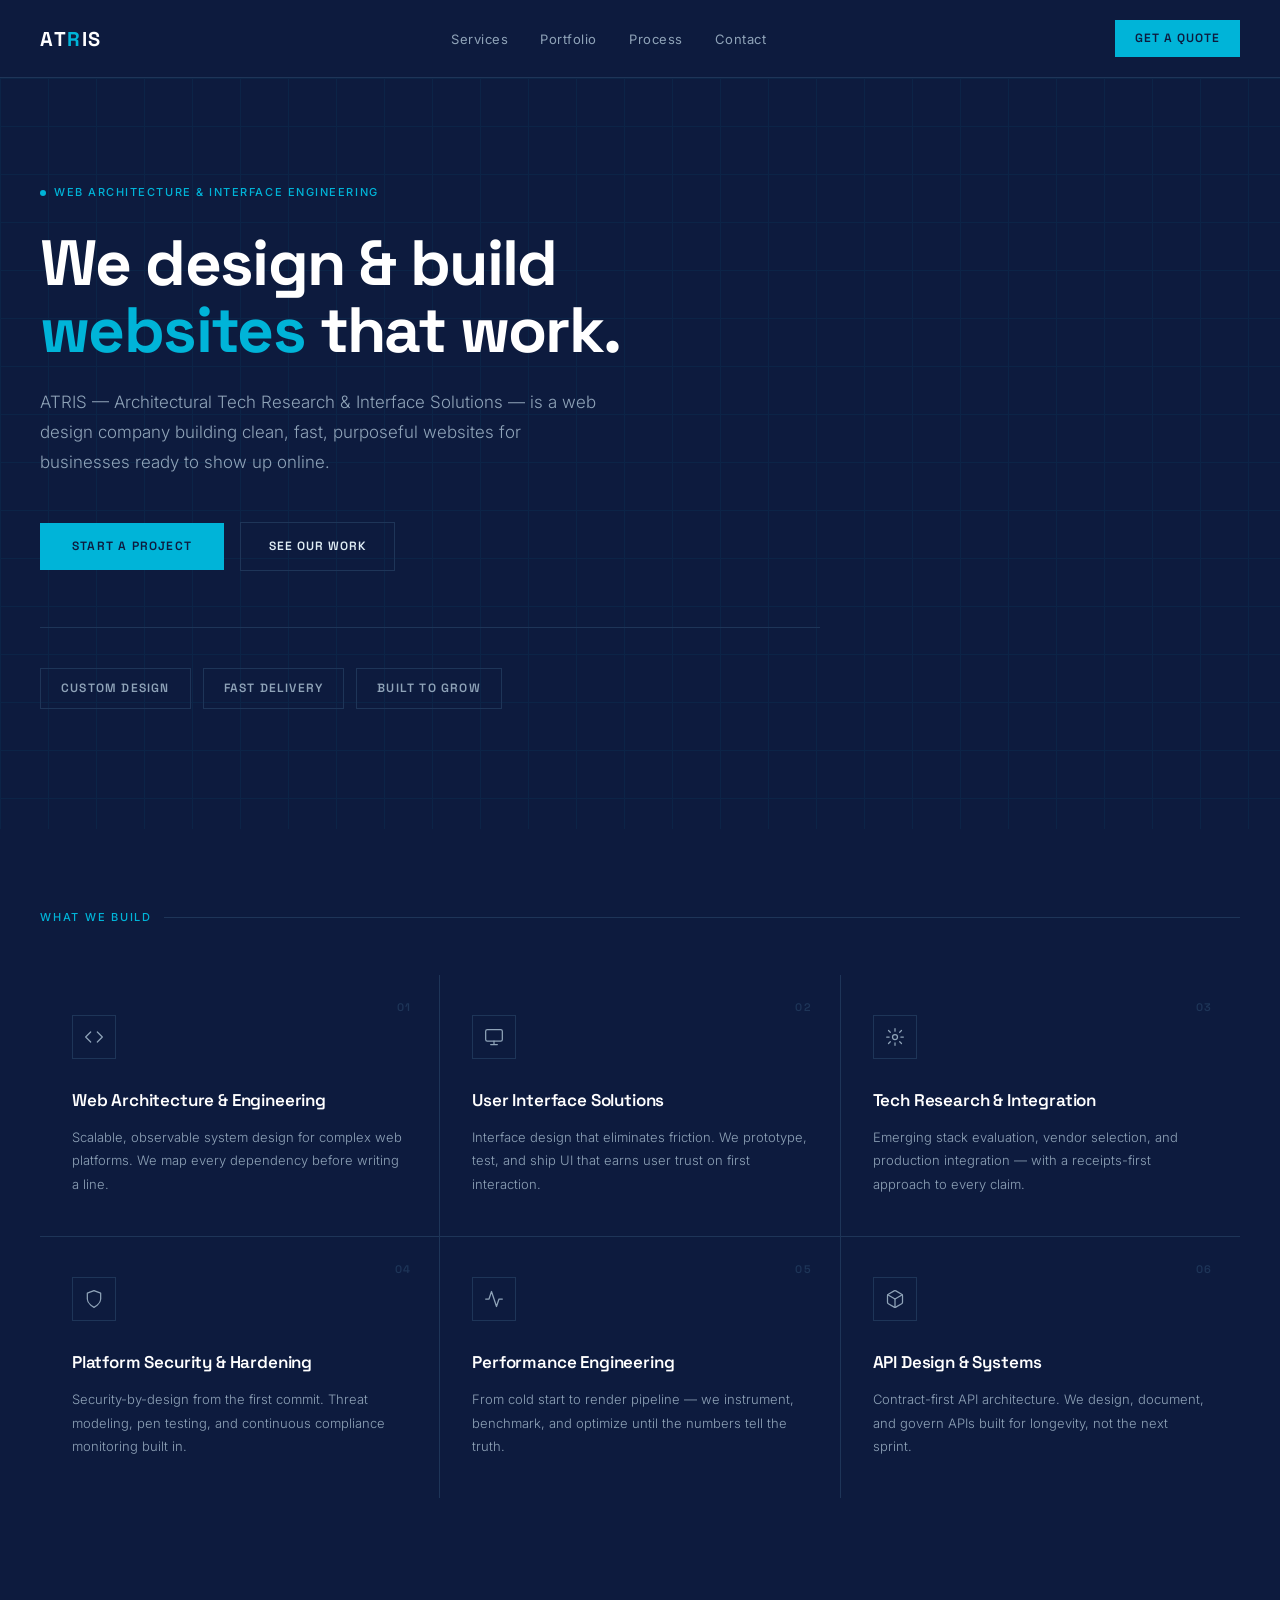
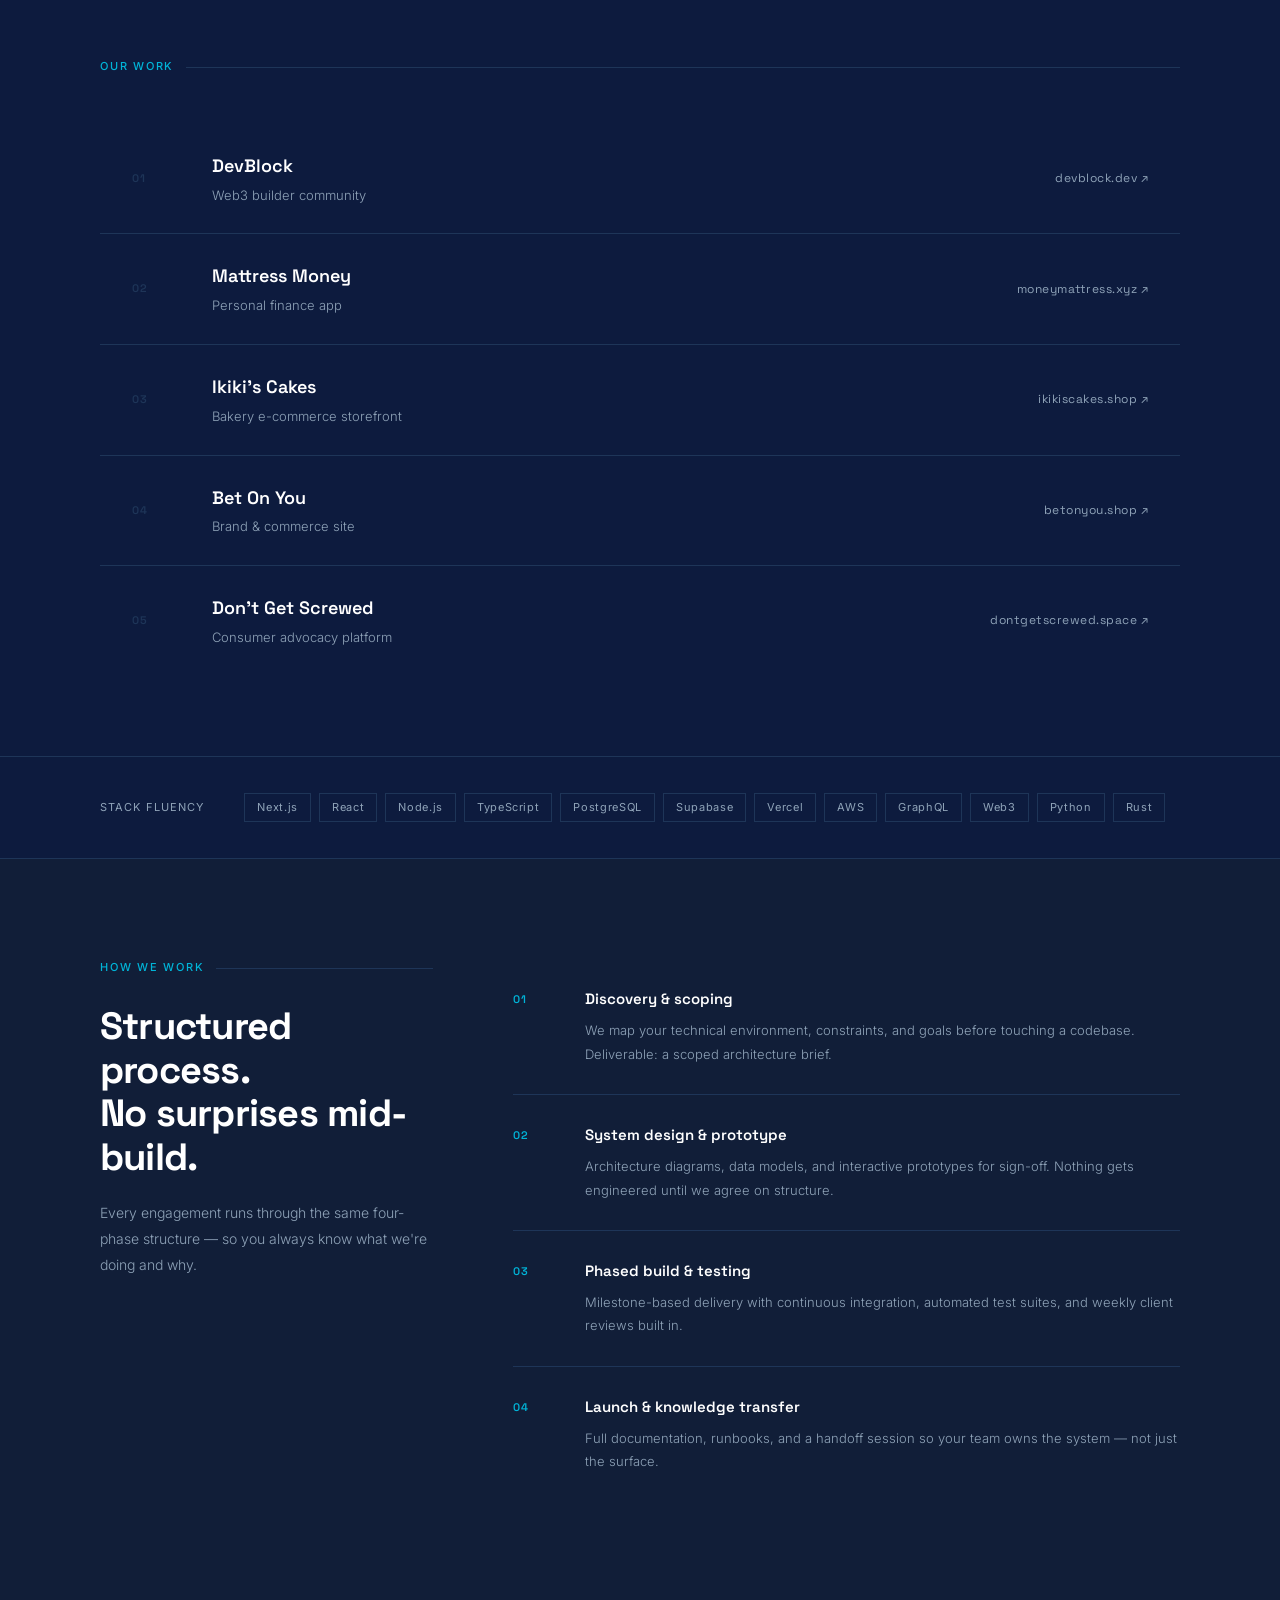
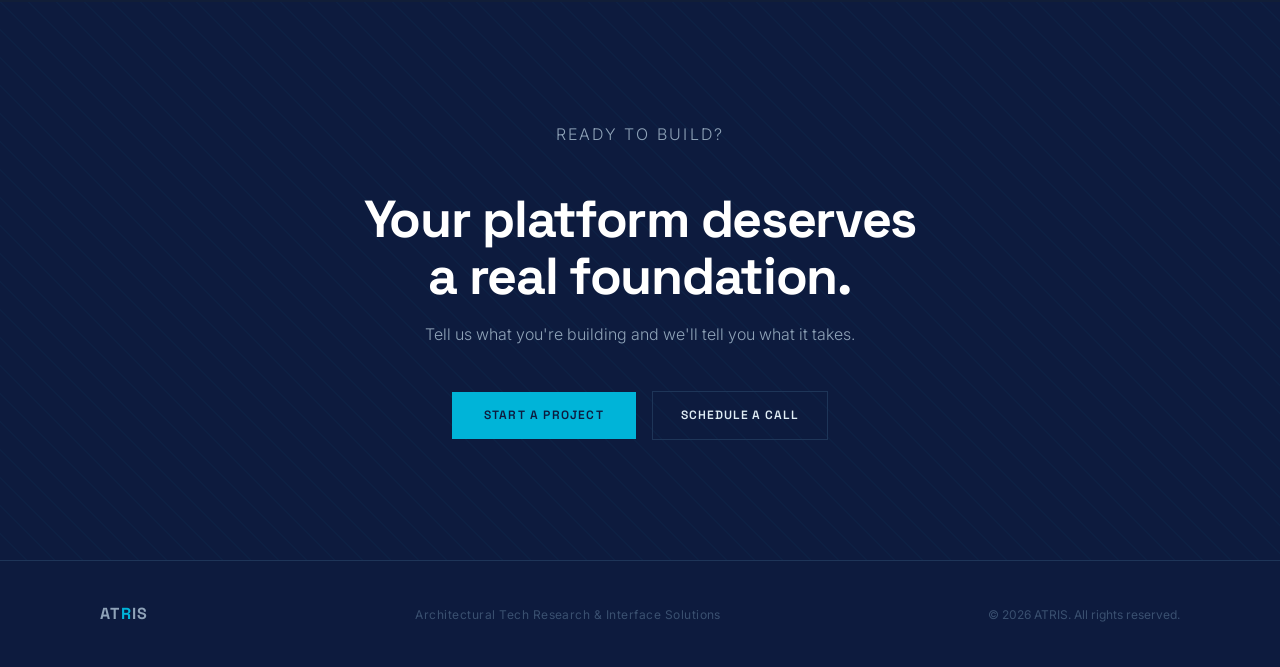
==== commit 9df785a5: "add portfolio section with 5 sites" ====
--- a/index.html
+++ b/index.html
@@ -125,6 +125,61 @@
       </div>
     </section>
 
+    <!-- PORTFOLIO -->
+    <section class="a-portfolio" id="portfolio">
+      <div class="a-container">
+        <div class="a-section-label">Our work</div>
+        <div class="a-portfolio-grid">
+
+          <a href="https://devblock.dev" target="_blank" rel="noopener" class="a-portfolio-card">
+            <div class="a-portfolio-num">01</div>
+            <div class="a-portfolio-info">
+              <h3>DevBlock</h3>
+              <p>Web3 builder community</p>
+            </div>
+            <div class="a-portfolio-url">devblock.dev &#8599;</div>
+          </a>
+
+          <a href="https://moneymattress.xyz" target="_blank" rel="noopener" class="a-portfolio-card">
+            <div class="a-portfolio-num">02</div>
+            <div class="a-portfolio-info">
+              <h3>Mattress Money</h3>
+              <p>Personal finance app</p>
+            </div>
+            <div class="a-portfolio-url">moneymattress.xyz &#8599;</div>
+          </a>
+
+          <a href="https://ikikiscakes.shop" target="_blank" rel="noopener" class="a-portfolio-card">
+            <div class="a-portfolio-num">03</div>
+            <div class="a-portfolio-info">
+              <h3>Ikiki's Cakes</h3>
+              <p>Bakery e-commerce storefront</p>
+            </div>
+            <div class="a-portfolio-url">ikikiscakes.shop &#8599;</div>
+          </a>
+
+          <a href="https://betonyou.shop" target="_blank" rel="noopener" class="a-portfolio-card">
+            <div class="a-portfolio-num">04</div>
+            <div class="a-portfolio-info">
+              <h3>Bet On You</h3>
+              <p>Brand &amp; commerce site</p>
+            </div>
+            <div class="a-portfolio-url">betonyou.shop &#8599;</div>
+          </a>
+
+          <a href="https://dontgetscrewed.space" target="_blank" rel="noopener" class="a-portfolio-card">
+            <div class="a-portfolio-num">05</div>
+            <div class="a-portfolio-info">
+              <h3>Don't Get Screwed</h3>
+              <p>Consumer advocacy platform</p>
+            </div>
+            <div class="a-portfolio-url">dontgetscrewed.space &#8599;</div>
+          </a>
+
+        </div>
+      </div>
+    </section>
+
     <!-- TECH STRIP -->
     <div class="a-tech">
       <div class="a-container">
--- a/style.css
+++ b/style.css
@@ -1,654 +1,179 @@
-* {
+*, *::before, *::after {
+  margin: 0;
+  padding: 0;
   box-sizing: border-box;
 }
 
 :root {
-  --color-primary: #0ea5e9;
-  --color-dark: #0f172a;
-  --color-light: #f8fafc;
-  --color-gray-200: #e2e8f0;
-  --color-gray-400: #94a3b8;
-  --color-gray-600: #475569;
-  --spacing-xs: 0.5rem;
-  --spacing-sm: 1rem;
-  --spacing-md: 1.5rem;
-  --spacing-lg: 2rem;
-  --spacing-xl: 3rem;
-  --spacing-2xl: 4rem;
+  --navy:       #0D1B3E;
+  --slate:      #1A2E5A;
+  --card-bg:    #111E38;
+  --card-border:#1E3558;
+  --rule:       #1E3558;
+  --cyan:       #00B4D8;
+  --cyan-hover: #19C6E8;
+  --frost:      #E0EDF5;
+  --ghost:      #F0F4F8;
+  --mid:        #8FA3B8;
+  --font-display: 'Space Grotesk', sans-serif;
+  --font-body:    'Inter', sans-serif;
 }
 
+html { scroll-behavior: smooth; font-size: 16px; }
+
 body {
-  font-family: 'Inter', -apple-system, BlinkMacSystemFont, 'Segoe UI', sans-serif;
-  margin: 0;
-  padding: 0;
-  background: #ffffff;
-  color: var(--color-dark);
+  font-family: var(--font-body);
+  background: var(--navy);
+  color: var(--ghost);
   line-height: 1.6;
+  overflow-x: hidden;
 }
 
-/* HEADER / NAVIGATION */
+a { text-decoration: none; color: inherit; }
+
+.a-container { max-width: 1160px; margin: 0 auto; padding: 0 40px; }
+
+/* NAV */
 .a-nav {
   display: flex;
+  align-items: center;
   justify-content: space-between;
-  align-items: center;
-  padding: var(--spacing-lg) var(--spacing-xl);
-  background: white;
-  border-bottom: 1px solid var(--color-gray-200);
+  padding: 20px 40px;
+  border-bottom: 1px solid var(--rule);
   position: sticky;
   top: 0;
   z-index: 100;
-  gap: var(--spacing-lg);
+  background: var(--navy);
+}
+.a-logo { font-family: var(--font-display); font-weight: 700; font-size: 20px; letter-spacing: 0.08em; color: #fff; }
+.a-logo span { color: var(--cyan); }
+.a-nav-links { display: flex; gap: 32px; list-style: none; }
+.a-nav-links a { font-size: 13px; color: var(--mid); letter-spacing: 0.04em; transition: color 0.2s; }
+.a-nav-links a:hover { color: #fff; }
+.a-nav-cta { font-family: var(--font-display); font-size: 12px; font-weight: 600; letter-spacing: 0.08em; color: var(--navy); background: var(--cyan); border: none; padding: 9px 20px; cursor: pointer; text-transform: uppercase; transition: background 0.2s; display: inline-block; }
+.a-nav-cta:hover { background: var(--cyan-hover); }
+.a-hamburger { display: none; flex-direction: column; gap: 5px; background: none; border: none; cursor: pointer; padding: 4px; }
+.a-hamburger span { display: block; width: 22px; height: 1.5px; background: var(--ghost); }
+.a-mobile-nav { display: none; position: fixed; inset: 0; background: var(--navy); z-index: 99; padding: 80px 40px 40px; flex-direction: column; }
+.a-mobile-nav.is-open { display: flex; }
+.a-mobile-nav ul { list-style: none; }
+.a-mobile-nav li { border-bottom: 1px solid var(--rule); }
+.a-mobile-nav a { display: block; padding: 18px 0; font-family: var(--font-display); font-size: 22px; font-weight: 600; color: #fff; }
+.a-mobile-nav .a-nav-cta { margin-top: 32px; font-size: 14px; }
+
+/* BUTTONS */
+.a-btn-primary { font-family: var(--font-display); font-size: 12px; font-weight: 600; letter-spacing: 0.1em; text-transform: uppercase; color: var(--navy); background: var(--cyan); border: none; padding: 14px 32px; cursor: pointer; display: inline-block; transition: background 0.2s; }
+.a-btn-primary:hover { background: var(--cyan-hover); }
+.a-btn-ghost { font-family: var(--font-display); font-size: 12px; font-weight: 600; letter-spacing: 0.08em; text-transform: uppercase; color: var(--frost); background: transparent; border: 1px solid var(--card-border); padding: 14px 28px; cursor: pointer; display: inline-block; transition: border-color 0.2s, color 0.2s; }
+.a-btn-ghost:hover { border-color: var(--mid); color: #fff; }
+
+/* SECTION LABEL */
+.a-section-label { font-size: 11px; letter-spacing: 0.16em; color: var(--cyan); text-transform: uppercase; font-weight: 500; margin-bottom: 48px; display: flex; align-items: center; gap: 12px; }
+.a-section-label::after { content: ''; flex: 1; height: 1px; background: var(--rule); }
+
+/* HERO */
+.a-hero { position: relative; padding: 100px 40px 120px; overflow: hidden; }
+.a-hero-grid { position: absolute; inset: 0; opacity: 0.06; background-image: linear-gradient(var(--cyan) 1px, transparent 1px), linear-gradient(90deg, var(--cyan) 1px, transparent 1px); background-size: 48px 48px; }
+.a-hero-inner { position: relative; z-index: 2; max-width: 780px; }
+.a-eyebrow { display: inline-flex; align-items: center; gap: 8px; font-size: 11px; letter-spacing: 0.14em; color: var(--cyan); text-transform: uppercase; margin-bottom: 28px; font-weight: 500; }
+.a-eyebrow-dot { width: 6px; height: 6px; background: var(--cyan); border-radius: 50%; flex-shrink: 0; animation: atris-pulse 2s ease-in-out infinite; }
+@keyframes atris-pulse { 0%, 100% { opacity: 1; transform: scale(1); } 50% { opacity: 0.4; transform: scale(0.65); } }
+.a-hero h1 { font-family: var(--font-display); font-size: clamp(38px, 6vw, 64px); font-weight: 700; line-height: 1.05; letter-spacing: -0.025em; color: #fff; margin-bottom: 24px; }
+.a-hero h1 em { font-style: normal; color: var(--cyan); }
+.a-hero-sub { font-size: 17px; line-height: 1.75; color: var(--mid); max-width: 560px; margin-bottom: 44px; font-weight: 300; }
+.a-hero-actions { display: flex; align-items: center; gap: 16px; flex-wrap: wrap; }
+.a-hero-pillars { display: flex; gap: 12px; margin-top: 56px; padding-top: 40px; border-top: 1px solid var(--rule); flex-wrap: wrap; }
+.a-pillar { font-family: var(--font-display); font-size: 12px; font-weight: 600; letter-spacing: 0.1em; text-transform: uppercase; color: var(--mid); border: 1px solid var(--rule); padding: 10px 20px; transition: border-color 0.2s, color 0.2s; }
+.a-pillar:hover { border-color: var(--cyan); color: var(--cyan); }
+
+/* SERVICES */
+.a-services { padding: 80px 0; }
+.a-services .a-container { max-width: 100%; padding: 0 40px; }
+.a-services-grid { display: grid; grid-template-columns: repeat(3, 1fr); gap: 1px; background: var(--rule); }
+.a-service-card { background: var(--navy); padding: 40px 32px; position: relative; overflow: hidden; transition: background 0.25s; }
+.a-service-card:hover { background: var(--card-bg); }
+.a-service-card::before { content: attr(data-num); position: absolute; top: 24px; right: 28px; font-family: var(--font-display); font-size: 11px; color: var(--rule); letter-spacing: 0.1em; font-weight: 600; transition: color 0.25s; }
+.a-service-card:hover::before { color: var(--cyan); }
+.a-service-icon { width: 44px; height: 44px; border: 1px solid var(--card-border); display: flex; align-items: center; justify-content: center; margin-bottom: 28px; transition: border-color 0.25s; }
+.a-service-card:hover .a-service-icon { border-color: var(--cyan); }
+.a-service-icon svg { width: 20px; height: 20px; stroke: var(--mid); transition: stroke 0.25s; }
+.a-service-card:hover .a-service-icon svg { stroke: var(--cyan); }
+.a-service-card h3 { font-family: var(--font-display); font-size: 17px; font-weight: 600; color: #fff; margin-bottom: 12px; letter-spacing: -0.01em; }
+.a-service-card p { font-size: 13px; line-height: 1.8; color: var(--mid); font-weight: 300; }
+
+/* TECH STRIP */
+.a-tech { padding: 36px 0; border-top: 1px solid var(--rule); border-bottom: 1px solid var(--rule); }
+.a-tech-inner { display: flex; align-items: center; gap: 40px; flex-wrap: wrap; }
+.a-tech-label { font-size: 11px; color: var(--mid); letter-spacing: 0.1em; text-transform: uppercase; white-space: nowrap; }
+.a-tech-pills { display: flex; flex-wrap: wrap; gap: 8px; flex: 1; }
+.a-pill { font-size: 11px; letter-spacing: 0.06em; color: var(--mid); border: 1px solid var(--rule); padding: 5px 12px; transition: border-color 0.2s, color 0.2s; cursor: default; }
+.a-pill:hover { border-color: var(--cyan); color: var(--cyan); }
+
+/* PROCESS */
+.a-process { padding: 100px 0; background: var(--card-bg); }
+.a-process-inner { display: grid; grid-template-columns: 1fr 2fr; gap: 80px; align-items: start; }
+.a-process-intro .a-section-label { margin-bottom: 28px; }
+.a-process-intro h2 { font-family: var(--font-display); font-size: clamp(28px, 3vw, 38px); font-weight: 700; color: #fff; line-height: 1.15; letter-spacing: -0.02em; margin-bottom: 20px; }
+.a-process-intro p { font-size: 14px; line-height: 1.85; color: var(--mid); font-weight: 300; }
+.a-process-steps { display: flex; flex-direction: column; }
+.a-step { display: grid; grid-template-columns: 48px 1fr; gap: 24px; padding: 28px 0; border-bottom: 1px solid var(--rule); }
+.a-step:last-child { border-bottom: none; }
+.a-step-num { font-family: var(--font-display); font-size: 11px; font-weight: 600; color: var(--cyan); letter-spacing: 0.1em; padding-top: 4px; }
+.a-step h4 { font-family: var(--font-display); font-size: 15px; font-weight: 600; color: #fff; margin-bottom: 8px; }
+.a-step p { font-size: 13px; line-height: 1.8; color: var(--mid); font-weight: 300; }
+
+/* CTA */
+.a-cta-section { padding: 120px 0; position: relative; overflow: hidden; text-align: center; }
+.a-cta-bg { position: absolute; inset: 0; opacity: 0.035; background-image: repeating-linear-gradient(45deg, var(--cyan) 0, var(--cyan) 1px, transparent 0, transparent 50%); background-size: 28px 28px; }
+.a-cta-inner { position: relative; z-index: 2; }
+.a-cta-eyebrow { font-size: 11px; letter-spacing: 0.14em; color: var(--cyan); text-transform: uppercase; font-weight: 500; margin-bottom: 20px; }
+.a-cta-inner h2 { font-family: var(--font-display); font-size: clamp(32px, 5vw, 52px); font-weight: 700; color: #fff; letter-spacing: -0.025em; margin-bottom: 16px; line-height: 1.1; }
+.a-cta-inner > p { font-size: 16px; color: var(--mid); margin-bottom: 44px; font-weight: 300; }
+.a-cta-row { display: flex; align-items: center; justify-content: center; gap: 16px; flex-wrap: wrap; }
+
+/* FOOTER */
+.a-footer { padding: 40px 0; border-top: 1px solid var(--rule); }
+.a-footer-inner { display: flex; align-items: center; justify-content: space-between; flex-wrap: wrap; gap: 12px; }
+.a-footer-logo { font-family: var(--font-display); font-weight: 700; font-size: 16px; letter-spacing: 0.08em; color: var(--mid); }
+.a-footer-logo span { color: var(--cyan); }
+.a-footer-tagline { font-size: 12px; color: #3A5070; letter-spacing: 0.04em; }
+.a-footer-copy { font-size: 12px; color: #3A5070; }
+
+/* RESPONSIVE */
+@media (max-width: 900px) {
+  .a-services-grid { grid-template-columns: repeat(2, 1fr); }
+  .a-process-inner { grid-template-columns: 1fr; gap: 48px; }
+}
+@media (max-width: 700px) {
+  .a-nav { padding: 16px 20px; }
+  .a-nav-links, .a-nav > .a-nav-cta { display: none; }
+  .a-hamburger { display: flex; }
+  .a-hero { padding: 60px 20px 80px; }
+  .a-services .a-container, .a-container { padding: 0 20px; }
+  .a-services-grid { grid-template-columns: 1fr; }
+  .a-tech-inner { flex-direction: column; align-items: flex-start; gap: 16px; }
+  .a-footer-inner { flex-direction: column; align-items: flex-start; }
+  .a-hero-pillars { gap: 8px; }
+}
+@media (prefers-reduced-motion: reduce) {
+  .a-eyebrow-dot { animation: none; }
+  html { scroll-behavior: auto; }
 }
 
-.a-logo {
-  font-family: 'Space Grotesk', sans-serif;
-  font-size: 1.5rem;
-  font-weight: 700;
-  color: var(--color-dark);
-  text-decoration: none;
-  letter-spacing: -0.02em;
+
+/* PORTFOLIO */
+.a-portfolio { padding: 80px 0; }
+.a-portfolio-grid { display: flex; flex-direction: column; gap: 1px; background: var(--rule); }
+.a-portfolio-card { display: grid; grid-template-columns: 48px 1fr auto; align-items: center; gap: 32px; padding: 28px 32px; background: var(--navy); text-decoration: none; transition: background 0.2s; }
+.a-portfolio-card:hover { background: var(--card-bg); }
+.a-portfolio-num { font-family: var(--font-display); font-size: 11px; font-weight: 600; color: var(--rule); letter-spacing: 0.1em; transition: color 0.2s; }
+.a-portfolio-card:hover .a-portfolio-num { color: var(--cyan); }
+.a-portfolio-info h3 { font-family: var(--font-display); font-size: 18px; font-weight: 600; color: #fff; margin-bottom: 4px; }
+.a-portfolio-info p { font-size: 13px; color: var(--mid); font-weight: 300; }
+.a-portfolio-url { font-family: var(--font-display); font-size: 12px; color: var(--mid); letter-spacing: 0.04em; white-space: nowrap; transition: color 0.2s; }
+.a-portfolio-card:hover .a-portfolio-url { color: var(--cyan); }
+
+@media (max-width: 700px) {
+  .a-portfolio-card { grid-template-columns: 1fr; gap: 8px; padding: 24px 20px; }
+  .a-portfolio-url { font-size: 11px; }
 }
-
-.a-logo span {
-  color: var(--color-primary);
-}
-
-.a-nav nav {
-  display: flex;
-  gap: var(--spacing-xl);
-  flex: 1;
-}
-
-.a-nav-links {
-  display: flex;
-  list-style: none;
-  margin: 0;
-  padding: 0;
-  gap: var(--spacing-xl);
-}
-
-.a-nav-links a {
-  color: var(--color-dark);
-  text-decoration: none;
-  font-weight: 500;
-  font-size: 0.95rem;
-  transition: color 0.2s ease;
-}
-
-.a-nav-links a:hover {
-  color: var(--color-primary);
-}
-
-.a-nav-cta {
-  padding: 0.625rem 1.5rem;
-  background: var(--color-primary);
-  color: white;
-  border-radius: 0.375rem;
-  text-decoration: none;
-  font-weight: 600;
-  font-size: 0.9rem;
-  transition: background 0.2s ease;
-}
-
-.a-nav-cta:hover {
-  background: #0284c7;
-}
-
-.a-hamburger {
-  display: none;
-  flex-direction: column;
-  background: none;
-  border: none;
-  cursor: pointer;
-  gap: 0.375rem;
-}
-
-.a-hamburger span {
-  width: 1.5rem;
-  height: 0.1875rem;
-  background: var(--color-dark);
-  border-radius: 0.125rem;
-  transition: all 0.3s ease;
-}
-
-/* MOBILE NAV */
-.a-mobile-nav {
-  display: none;
-  position: fixed;
-  top: 0;
-  left: 0;
-  width: 100%;
-  height: 100%;
-  background: rgba(0, 0, 0, 0.5);
-  z-index: 99;
-}
-
-.a-mobile-nav.active {
-  display: block;
-}
-
-.a-mobile-nav ul {
-  position: fixed;
-  top: 0;
-  right: 0;
-  width: 80%;
-  max-width: 400px;
-  height: 100%;
-  background: white;
-  list-style: none;
-  margin: 0;
-  padding: var(--spacing-xl);
-  display: flex;
-  flex-direction: column;
-  gap: var(--spacing-lg);
-  box-shadow: -2px 0 8px rgba(0, 0, 0, 0.15);
-}
-
-.a-mobile-nav li a {
-  color: var(--color-dark);
-  text-decoration: none;
-  font-weight: 500;
-}
-
-/* HERO SECTION */
-.a-hero {
-  position: relative;
-  padding: var(--spacing-2xl) var(--spacing-xl);
-  text-align: center;
-  overflow: hidden;
-}
-
-.a-hero-grid {
-  position: absolute;
-  top: 0;
-  left: 0;
-  width: 100%;
-  height: 100%;
-  background-image:
-    linear-gradient(to right, var(--color-gray-200) 1px, transparent 1px),
-    linear-gradient(to bottom, var(--color-gray-200) 1px, transparent 1px);
-  background-size: 2rem 2rem;
-  opacity: 0.3;
-  z-index: 0;
-}
-
-.a-hero-inner {
-  position: relative;
-  z-index: 1;
-  max-width: 800px;
-  margin: 0 auto;
-}
-
-.a-eyebrow {
-  display: inline-flex;
-  align-items: center;
-  gap: var(--spacing-sm);
-  color: var(--color-gray-600);
-  font-size: 0.875rem;
-  font-weight: 500;
-  margin-bottom: var(--spacing-lg);
-  text-transform: uppercase;
-  letter-spacing: 0.05em;
-}
-
-.a-eyebrow-dot {
-  width: 0.5rem;
-  height: 0.5rem;
-  background: var(--color-primary);
-  border-radius: 50%;
-}
-
-.a-hero h1 {
-  font-family: 'Space Grotesk', sans-serif;
-  font-size: 3.5rem;
-  font-weight: 700;
-  line-height: 1.1;
-  margin: var(--spacing-lg) 0;
-  color: var(--color-dark);
-}
-
-.a-hero h1 em {
-  font-style: italic;
-  color: var(--color-primary);
-}
-
-.a-hero-sub {
-  font-size: 1.125rem;
-  color: var(--color-gray-600);
-  margin-bottom: var(--spacing-2xl);
-  line-height: 1.7;
-}
-
-.a-hero-actions {
-  display: flex;
-  gap: var(--spacing-md);
-  justify-content: center;
-  margin-bottom: var(--spacing-2xl);
-}
-
-.a-btn-primary,
-.a-btn-ghost {
-  padding: 0.875rem 2rem;
-  border-radius: 0.5rem;
-  text-decoration: none;
-  font-weight: 600;
-  font-size: 0.95rem;
-  cursor: pointer;
-  transition: all 0.2s ease;
-  border: none;
-}
-
-.a-btn-primary {
-  background: var(--color-primary);
-  color: white;
-}
-
-.a-btn-primary:hover {
-  background: #0284c7;
-  transform: translateY(-2px);
-}
-
-.a-btn-ghost {
-  background: transparent;
-  color: var(--color-dark);
-  border: 2px solid var(--color-gray-200);
-}
-
-.a-btn-ghost:hover {
-  border-color: var(--color-primary);
-  color: var(--color-primary);
-}
-
-.a-hero-pillars {
-  display: flex;
-  gap: var(--spacing-md);
-  justify-content: center;
-  flex-wrap: wrap;
-}
-
-.a-pillar {
-  padding: 0.625rem 1.25rem;
-  background: var(--color-light);
-  border: 1px solid var(--color-gray-200);
-  border-radius: 2rem;
-  font-weight: 500;
-  font-size: 0.875rem;
-  color: var(--color-dark);
-}
-
-/* CONTAINER */
-.a-container {
-  max-width: 1200px;
-  margin: 0 auto;
-  padding: 0 var(--spacing-xl);
-}
-
-/* SECTION LABEL */
-.a-section-label {
-  display: inline-block;
-  color: var(--color-gray-600);
-  font-size: 0.875rem;
-  font-weight: 600;
-  text-transform: uppercase;
-  letter-spacing: 0.05em;
-  margin-bottom: var(--spacing-xl);
-}
-
-/* SERVICES SECTION */
-.a-services {
-  padding: var(--spacing-2xl) var(--spacing-xl);
-  background: var(--color-light);
-}
-
-.a-services-grid {
-  display: grid;
-  grid-template-columns: repeat(auto-fit, minmax(350px, 1fr));
-  gap: var(--spacing-xl);
-  margin-top: var(--spacing-xl);
-}
-
-.a-service-card {
-  padding: var(--spacing-xl);
-  background: white;
-  border-radius: 0.625rem;
-  border: 1px solid var(--color-gray-200);
-  transition: all 0.3s ease;
-}
-
-.a-service-card:hover {
-  border-color: var(--color-primary);
-  box-shadow: 0 8px 24px rgba(14, 165, 233, 0.1);
-  transform: translateY(-4px);
-}
-
-.a-service-card::before {
-  content: attr(data-num);
-  display: block;
-  font-size: 2rem;
-  font-weight: 700;
-  color: var(--color-gray-200);
-  margin-bottom: var(--spacing-md);
-}
-
-.a-service-icon {
-  width: 2.5rem;
-  height: 2.5rem;
-  margin-bottom: var(--spacing-md);
-}
-
-.a-service-icon svg {
-  width: 100%;
-  height: 100%;
-  stroke: var(--color-primary);
-}
-
-.a-service-card h3 {
-  font-size: 1.125rem;
-  font-weight: 600;
-  margin: var(--spacing-md) 0;
-  color: var(--color-dark);
-}
-
-.a-service-card p {
-  color: var(--color-gray-600);
-  font-size: 0.95rem;
-  line-height: 1.6;
-  margin: 0;
-}
-
-/* TECH STRIP */
-.a-tech {
-  padding: var(--spacing-xl);
-  background: var(--color-dark);
-  color: white;
-}
-
-.a-tech-inner {
-  display: flex;
-  align-items: center;
-  gap: var(--spacing-lg);
-  flex-wrap: wrap;
-}
-
-.a-tech-label {
-  font-weight: 600;
-  text-transform: uppercase;
-  font-size: 0.875rem;
-  letter-spacing: 0.05em;
-  color: var(--color-gray-400);
-}
-
-.a-tech-pills {
-  display: flex;
-  gap: var(--spacing-sm);
-  flex-wrap: wrap;
-}
-
-.a-pill {
-  padding: 0.5rem 1rem;
-  background: rgba(255, 255, 255, 0.1);
-  border: 1px solid rgba(255, 255, 255, 0.2);
-  border-radius: 2rem;
-  font-size: 0.85rem;
-  font-weight: 500;
-  transition: all 0.2s ease;
-}
-
-.a-pill:hover {
-  background: var(--color-primary);
-  border-color: var(--color-primary);
-}
-
-/* PROCESS SECTION */
-.a-process {
-  padding: var(--spacing-2xl) var(--spacing-xl);
-}
-
-.a-process-inner {
-  max-width: 1000px;
-  margin: 0 auto;
-}
-
-.a-process-intro {
-  margin-bottom: var(--spacing-2xl);
-}
-
-.a-process-intro h2 {
-  font-family: 'Space Grotesk', sans-serif;
-  font-size: 2.5rem;
-  font-weight: 700;
-  line-height: 1.2;
-  margin: var(--spacing-lg) 0;
-  color: var(--color-dark);
-}
-
-.a-process-intro p {
-  color: var(--color-gray-600);
-  font-size: 1rem;
-  max-width: 600px;
-}
-
-.a-process-steps {
-  display: grid;
-  gap: var(--spacing-xl);
-}
-
-.a-step {
-  display: flex;
-  gap: var(--spacing-lg);
-  padding: var(--spacing-lg);
-  border-left: 3px solid var(--color-primary);
-}
-
-.a-step-num {
-  font-family: 'Space Grotesk', sans-serif;
-  font-size: 1.75rem;
-  font-weight: 700;
-  color: var(--color-primary);
-  min-width: 3rem;
-}
-
-.a-step h4 {
-  font-size: 1.125rem;
-  font-weight: 600;
-  margin: 0 0 var(--spacing-sm) 0;
-  color: var(--color-dark);
-}
-
-.a-step p {
-  color: var(--color-gray-600);
-  margin: 0;
-  line-height: 1.6;
-}
-
-/* CTA SECTION */
-.a-cta-section {
-  position: relative;
-  padding: var(--spacing-2xl) var(--spacing-xl);
-  text-align: center;
-  overflow: hidden;
-}
-
-.a-cta-bg {
-  position: absolute;
-  top: 0;
-  left: 0;
-  width: 100%;
-  height: 100%;
-  background: linear-gradient(135deg, var(--color-primary) 0%, #0284c7 100%);
-  opacity: 0.95;
-  z-index: 0;
-}
-
-.a-cta-inner {
-  position: relative;
-  z-index: 1;
-  max-width: 700px;
-  margin: 0 auto;
-  color: white;
-}
-
-.a-cta-eyebrow {
-  font-size: 0.875rem;
-  font-weight: 600;
-  text-transform: uppercase;
-  letter-spacing: 0.05em;
-  color: rgba(255, 255, 255, 0.8);
-  margin-bottom: var(--spacing-md);
-}
-
-.a-cta-inner h2 {
-  font-family: 'Space Grotesk', sans-serif;
-  font-size: 2.5rem;
-  font-weight: 700;
-  line-height: 1.2;
-  margin: var(--spacing-md) 0;
-}
-
-.a-cta-inner > p {
-  font-size: 1.125rem;
-  margin: var(--spacing-lg) 0;
-  opacity: 0.95;
-}
-
-.a-cta-row {
-  display: flex;
-  gap: var(--spacing-md);
-  justify-content: center;
-  flex-wrap: wrap;
-  margin-top: var(--spacing-xl);
-}
-
-.a-cta-row .a-btn-primary {
-  background: white;
-  color: var(--color-primary);
-}
-
-.a-cta-row .a-btn-primary:hover {
-  background: var(--color-light);
-}
-
-.a-cta-row .a-btn-ghost {
-  border-color: white;
-  color: white;
-}
-
-.a-cta-row .a-btn-ghost:hover {
-  background: rgba(255, 255, 255, 0.1);
-}
-
-/* FOOTER */
-.a-footer {
-  padding: var(--spacing-2xl) var(--spacing-xl);
-  background: var(--color-dark);
-  color: white;
-  text-align: center;
-}
-
-.a-footer-inner {
-  max-width: 600px;
-  margin: 0 auto;
-}
-
-.a-footer-logo {
-  font-family: 'Space Grotesk', sans-serif;
-  font-size: 1.5rem;
-  font-weight: 700;
-  margin-bottom: var(--spacing-md);
-  letter-spacing: -0.02em;
-}
-
-.a-footer-logo span {
-  color: var(--color-primary);
-}
-
-.a-footer-tagline {
-  color: var(--color-gray-400);
-  font-size: 0.95rem;
-  margin: var(--spacing-sm) 0;
-}
-
-.a-footer-copy {
-  color: var(--color-gray-400);
-  font-size: 0.85rem;
-  margin: var(--spacing-md) 0 0 0;
-}
-
-/* RESPONSIVE DESIGN */
-@media (max-width: 768px) {
-  .a-nav {
-    padding: var(--spacing-md) var(--spacing-lg);
-    flex-wrap: wrap;
-  }
-
-  .a-nav nav {
-    display: none;
-  }
-
-  .a-hamburger {
-    display: flex;
-    order: -1;
-  }
-
-  .a-hero {
-    padding: var(--spacing-xl) var(--spacing-md);
-  }
-
-  .a-hero h1 {
-    font-size: 2.25rem;
-  }
-
-  .a-hero-sub {
-    font-size: 1rem;
-  }
-
-  .a-hero-actions {
-    flex-direction: column;
-    align-items: center;
-  }
-
-  .a-hero-actions a {
-    width: 100%;
-    max-width: 300px;
-  }
-
-  .a-services-grid {
-    grid-template-columns: 1fr;
-  }
-
-  .a-process-intro h2 {
-    font-size: 1.75rem;
-  }
-
-  .a-step {
-    flex-direction: column;
-  }
-
-  .a-cta-inner h2 {
-    font-size: 1.75rem;
-  }
-
-  .a-cta-row {
-    flex-direction: column;
-  }
-
-  .a-cta-row a {
-    width: 100%;
-  }
-}
-
-@media (max-width: 480px) {
-  .a-hero h1 {
-    font-size: 1.75rem;
-  }
-
-  .a-tech-inner {
-    flex-direction: column;
-    align-items: flex-start;
-  }
-
-  .a-nav-links {
-    flex-direction: column;
-    gap: var(--spacing-md);
-  }
-}
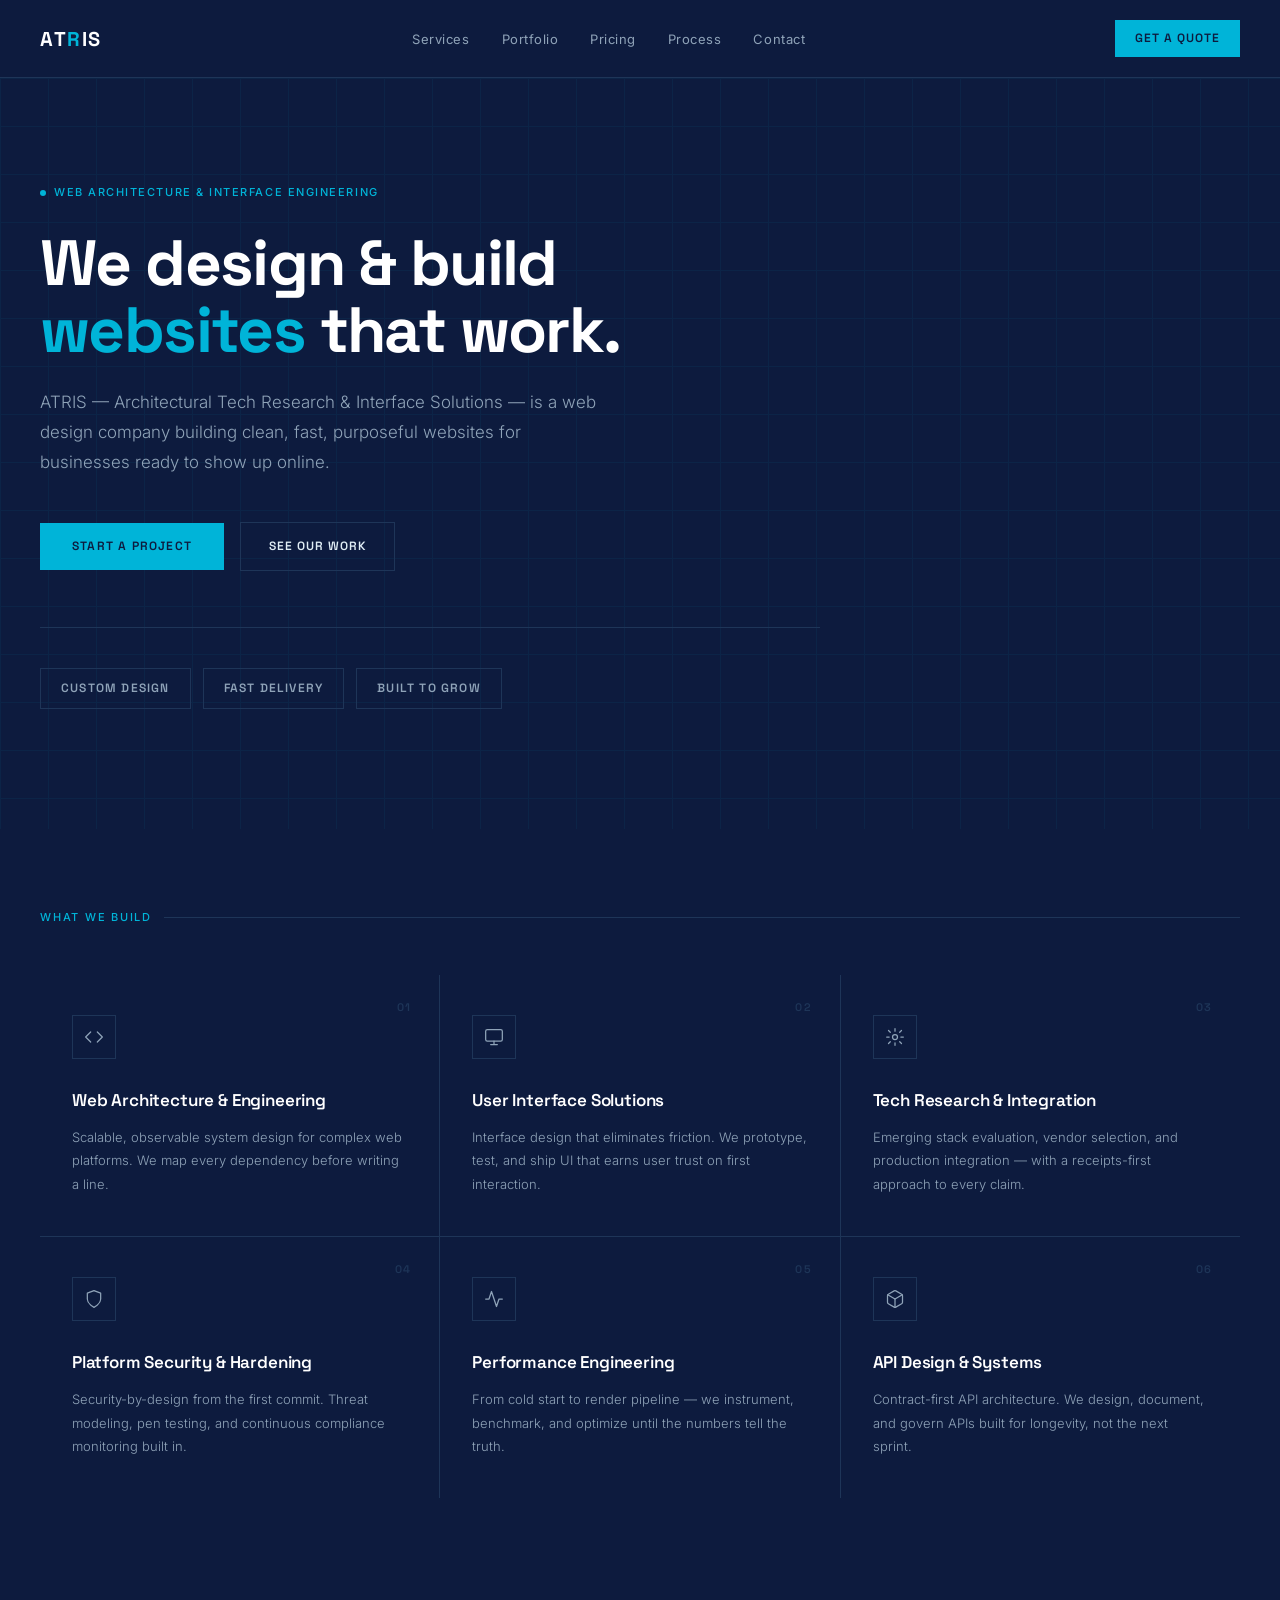
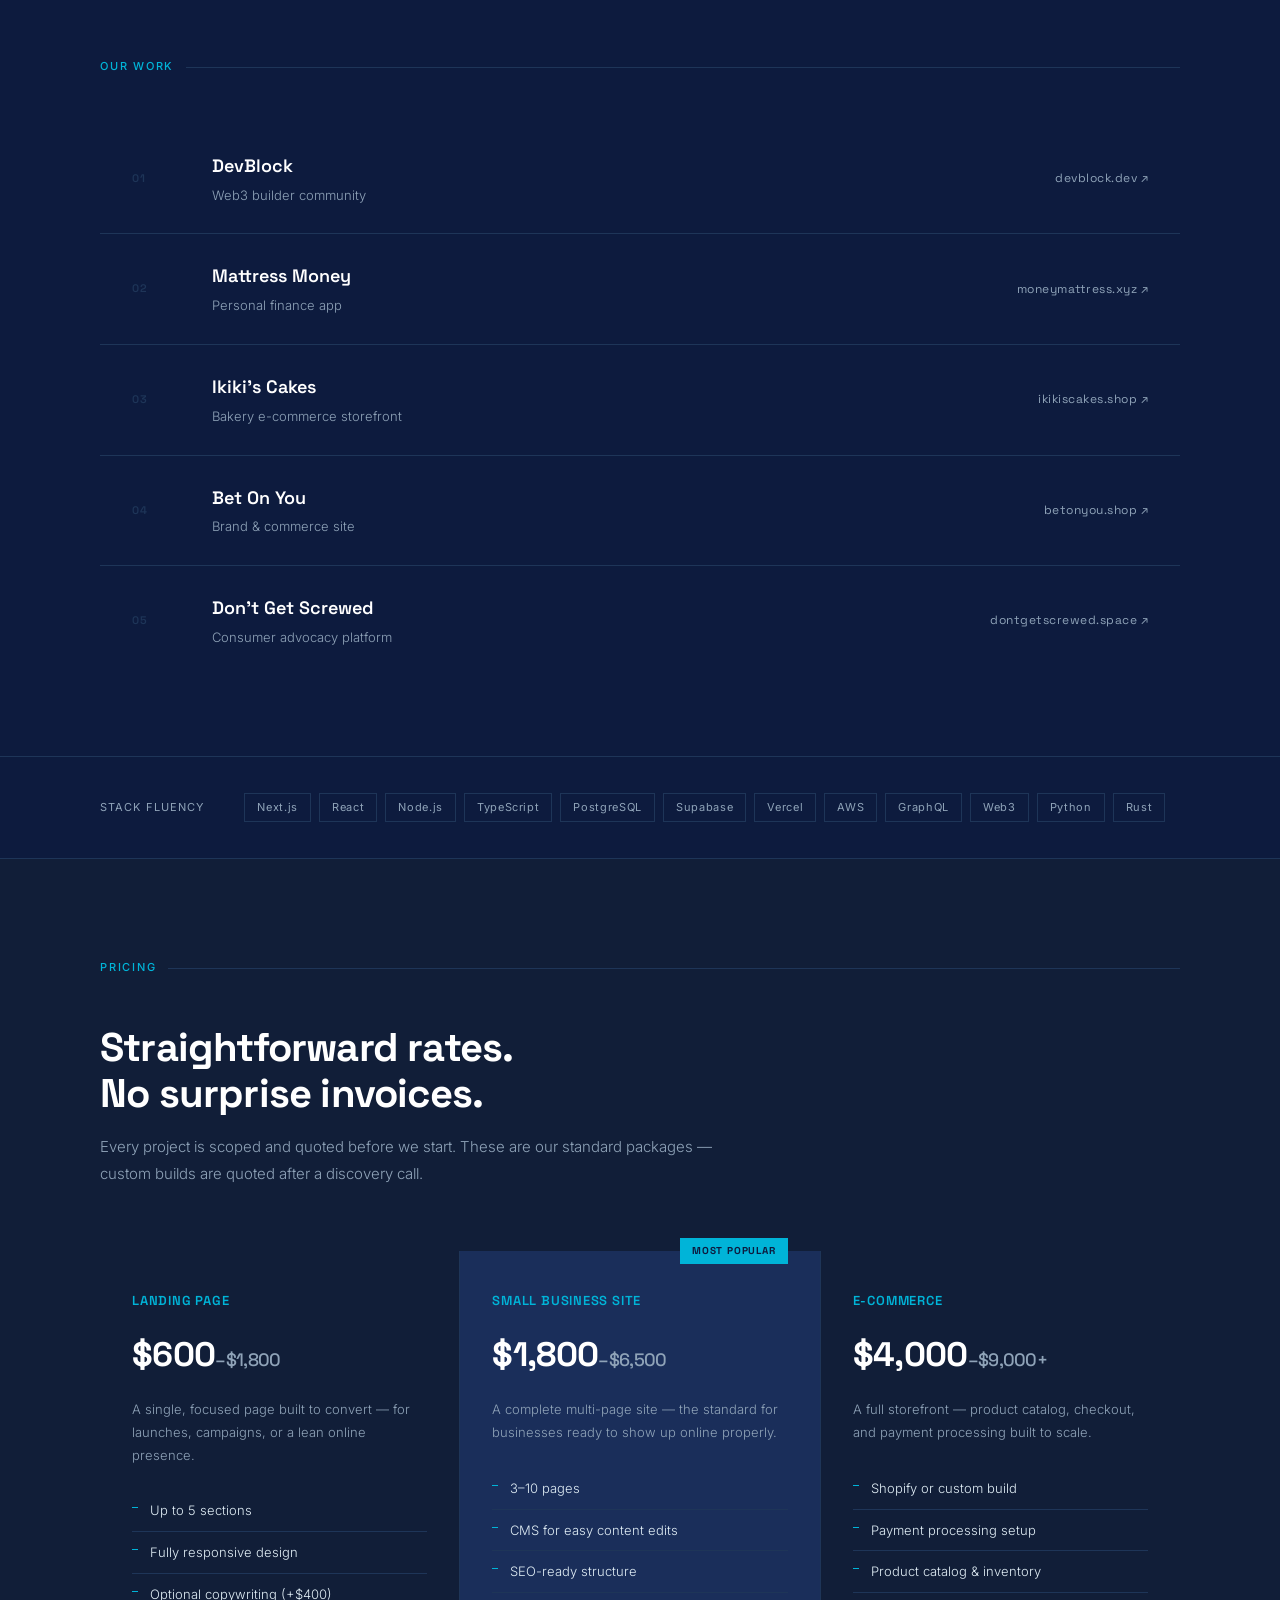
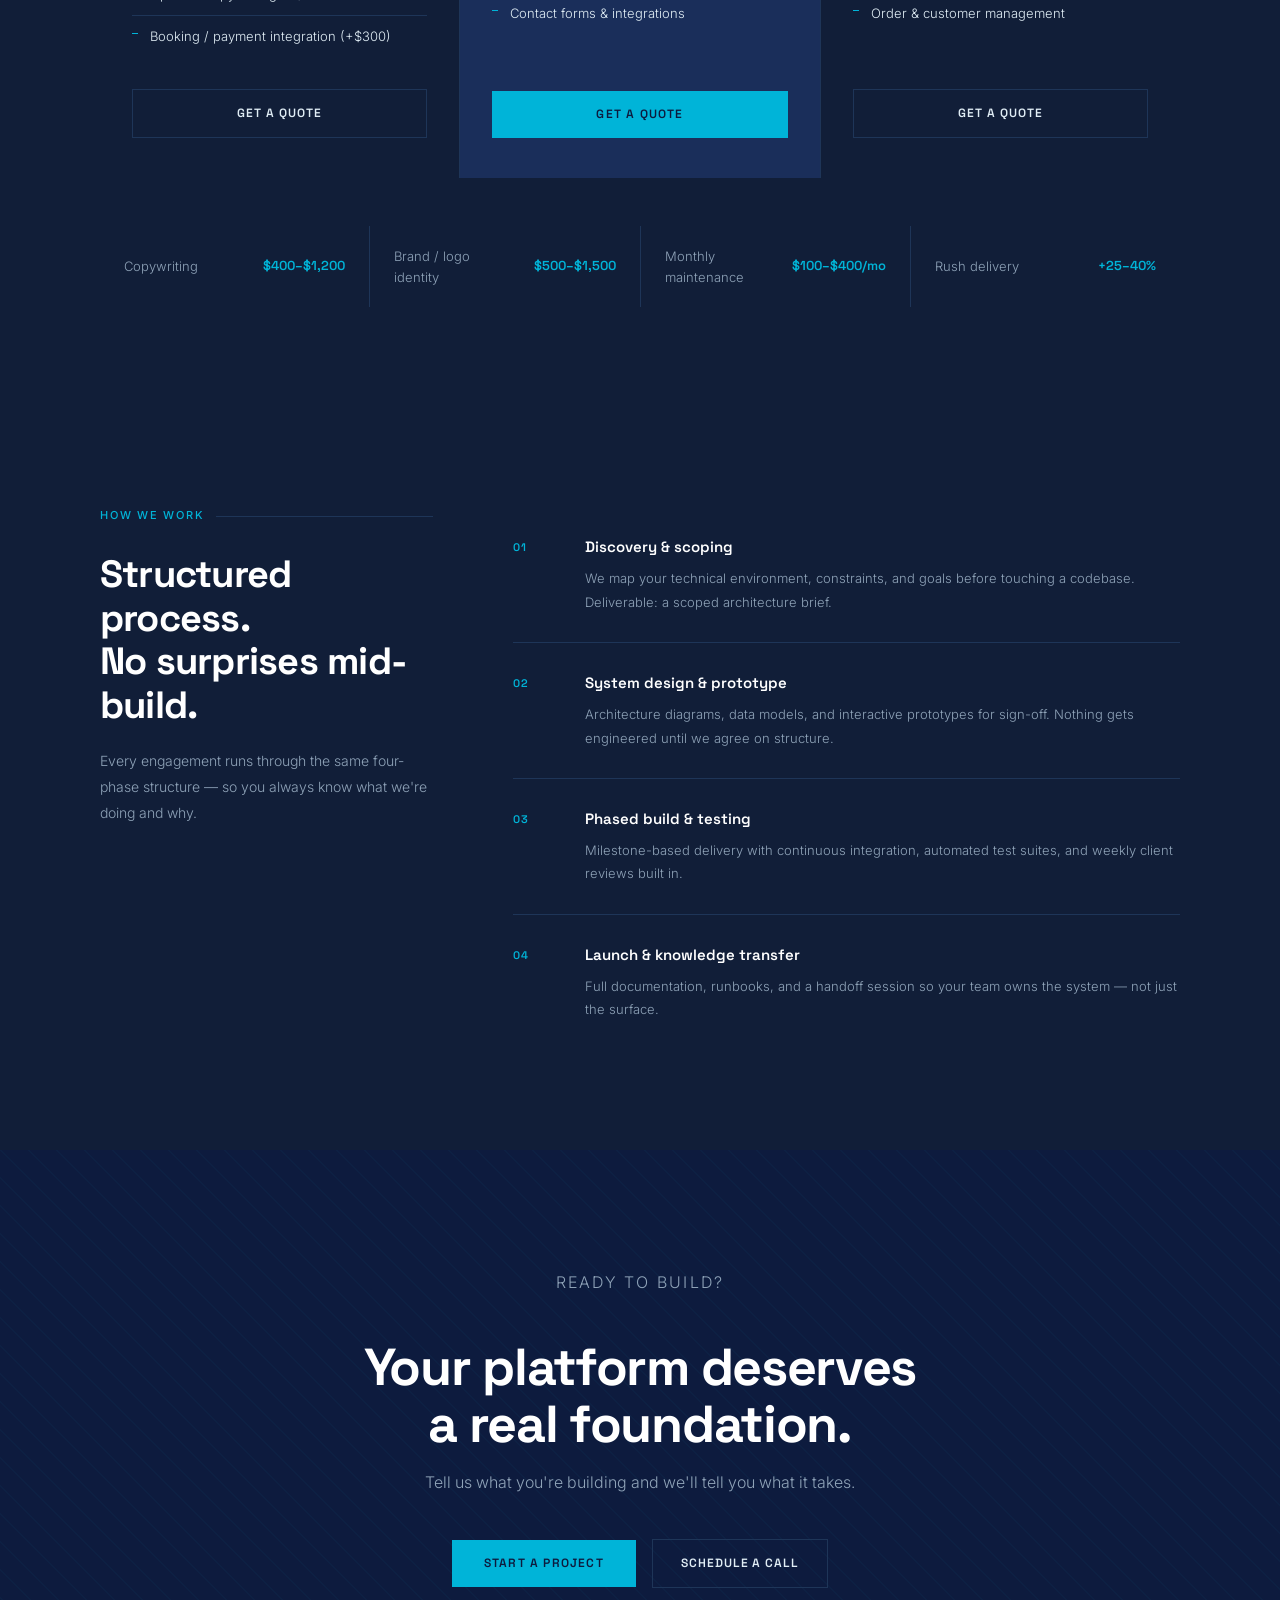
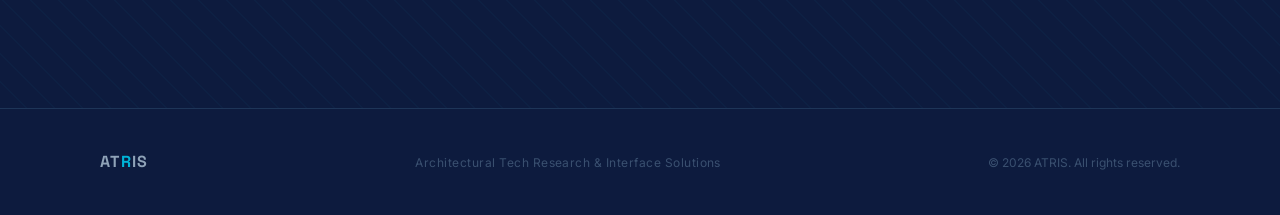
==== commit 4336ca8c: "add pricing section" ====
--- a/index.html
+++ b/index.html
@@ -22,6 +22,7 @@
       <ul class="a-nav-links">
         <li><a href="#services">Services</a></li>
         <li><a href="#portfolio">Portfolio</a></li>
+        <li><a href="#pricing">Pricing</a></li>
         <li><a href="#process">Process</a></li>
         <li><a href="#contact">Contact</a></li>
       </ul>
@@ -37,6 +38,7 @@
     <ul>
       <li><a href="#services">Services</a></li>
       <li><a href="#portfolio">Portfolio</a></li>
+        <li><a href="#pricing">Pricing</a></li>
       <li><a href="#process">Process</a></li>
       <li><a href="#contact">Contact</a></li>
       <li><a href="#contact" class="a-nav-cta">Get a Quote</a></li>
@@ -203,6 +205,68 @@
       </div>
     </div>
 
+    <!-- PRICING -->
+    <section class="a-pricing" id="pricing">
+      <div class="a-container">
+        <div class="a-section-label">Pricing</div>
+        <div class="a-pricing-intro">
+          <h2>Straightforward rates.<br>No surprise invoices.</h2>
+          <p>Every project is scoped and quoted before we start. These are our standard packages — custom builds are quoted after a discovery call.</p>
+        </div>
+
+        <div class="a-pricing-grid">
+
+          <div class="a-pricing-card">
+            <div class="a-pricing-tier">Landing Page</div>
+            <div class="a-pricing-range">$600<span>&#8211;$1,800</span></div>
+            <p class="a-pricing-desc">A single, focused page built to convert — for launches, campaigns, or a lean online presence.</p>
+            <ul class="a-pricing-features">
+              <li>Up to 5 sections</li>
+              <li>Fully responsive design</li>
+              <li>Optional copywriting (+$400)</li>
+              <li>Booking / payment integration (+$300)</li>
+            </ul>
+            <a href="#contact" class="a-btn-ghost a-pricing-cta">Get a quote</a>
+          </div>
+
+          <div class="a-pricing-card a-pricing-featured">
+            <div class="a-pricing-badge">Most popular</div>
+            <div class="a-pricing-tier">Small Business Site</div>
+            <div class="a-pricing-range">$1,800<span>&#8211;$6,500</span></div>
+            <p class="a-pricing-desc">A complete multi-page site — the standard for businesses ready to show up online properly.</p>
+            <ul class="a-pricing-features">
+              <li>3–10 pages</li>
+              <li>CMS for easy content edits</li>
+              <li>SEO-ready structure</li>
+              <li>Contact forms &amp; integrations</li>
+            </ul>
+            <a href="#contact" class="a-btn-primary a-pricing-cta">Get a quote</a>
+          </div>
+
+          <div class="a-pricing-card">
+            <div class="a-pricing-tier">E-Commerce</div>
+            <div class="a-pricing-range">$4,000<span>&#8211;$9,000+</span></div>
+            <p class="a-pricing-desc">A full storefront — product catalog, checkout, and payment processing built to scale.</p>
+            <ul class="a-pricing-features">
+              <li>Shopify or custom build</li>
+              <li>Payment processing setup</li>
+              <li>Product catalog &amp; inventory</li>
+              <li>Order &amp; customer management</li>
+            </ul>
+            <a href="#contact" class="a-btn-ghost a-pricing-cta">Get a quote</a>
+          </div>
+
+        </div>
+
+        <div class="a-pricing-addons">
+          <div class="a-addon"><span class="a-addon-label">Copywriting</span><span class="a-addon-price">$400&#8211;$1,200</span></div>
+          <div class="a-addon"><span class="a-addon-label">Brand / logo identity</span><span class="a-addon-price">$500&#8211;$1,500</span></div>
+          <div class="a-addon"><span class="a-addon-label">Monthly maintenance</span><span class="a-addon-price">$100&#8211;$400/mo</span></div>
+          <div class="a-addon"><span class="a-addon-label">Rush delivery</span><span class="a-addon-price">+25&#8211;40%</span></div>
+        </div>
+      </div>
+    </section>
+
     <!-- PROCESS -->
     <section class="a-process" id="process">
       <div class="a-container">
--- a/style.css
+++ b/style.css
@@ -177,3 +177,129 @@
   .a-portfolio-card { grid-template-columns: 1fr; gap: 8px; padding: 24px 20px; }
   .a-portfolio-url { font-size: 11px; }
 }
+
+/* PRICING */
+.a-pricing { padding: 100px 0; background: var(--card-bg); }
+
+.a-pricing-intro { max-width: 640px; margin-bottom: 64px; }
+.a-pricing-intro h2 {
+  font-family: var(--font-display);
+  font-size: clamp(28px, 4vw, 40px);
+  font-weight: 700;
+  color: #fff;
+  line-height: 1.15;
+  letter-spacing: -0.02em;
+  margin-bottom: 16px;
+}
+.a-pricing-intro p {
+  font-size: 15px;
+  line-height: 1.8;
+  color: var(--mid);
+  font-weight: 300;
+}
+
+.a-pricing-grid {
+  display: grid;
+  grid-template-columns: repeat(3, 1fr);
+  gap: 1px;
+  background: var(--rule);
+  margin-bottom: 48px;
+}
+
+.a-pricing-card {
+  background: var(--card-bg);
+  padding: 40px 32px;
+  display: flex;
+  flex-direction: column;
+  position: relative;
+}
+
+.a-pricing-featured { background: var(--slate); }
+
+.a-pricing-badge {
+  position: absolute;
+  top: 0;
+  right: 32px;
+  transform: translateY(-50%);
+  background: var(--cyan);
+  color: var(--navy);
+  font-family: var(--font-display);
+  font-size: 10px;
+  font-weight: 700;
+  letter-spacing: 0.08em;
+  text-transform: uppercase;
+  padding: 5px 12px;
+}
+
+.a-pricing-tier {
+  font-family: var(--font-display);
+  font-size: 13px;
+  font-weight: 600;
+  letter-spacing: 0.06em;
+  text-transform: uppercase;
+  color: var(--cyan);
+  margin-bottom: 16px;
+}
+
+.a-pricing-range {
+  font-family: var(--font-display);
+  font-size: 34px;
+  font-weight: 700;
+  color: #fff;
+  letter-spacing: -0.02em;
+  margin-bottom: 16px;
+}
+.a-pricing-range span { font-size: 18px; color: var(--mid); font-weight: 500; }
+
+.a-pricing-desc {
+  font-size: 13px;
+  line-height: 1.75;
+  color: var(--mid);
+  font-weight: 300;
+  margin-bottom: 24px;
+}
+
+.a-pricing-features { list-style: none; margin-bottom: 32px; flex-grow: 1; }
+.a-pricing-features li {
+  font-size: 13px;
+  color: var(--frost);
+  padding: 10px 0;
+  border-top: 1px solid var(--rule);
+  padding-left: 18px;
+  position: relative;
+  font-weight: 300;
+}
+.a-pricing-features li:first-child { border-top: none; }
+.a-pricing-features li::before {
+  content: '';
+  position: absolute;
+  left: 0;
+  top: 17px;
+  width: 6px;
+  height: 1px;
+  background: var(--cyan);
+}
+
+.a-pricing-cta { width: 100%; text-align: center; }
+
+.a-pricing-addons { display: flex; flex-wrap: wrap; gap: 1px; background: var(--rule); }
+.a-addon {
+  flex: 1;
+  min-width: 200px;
+  background: var(--card-bg);
+  padding: 20px 24px;
+  display: flex;
+  align-items: center;
+  justify-content: space-between;
+  gap: 16px;
+}
+.a-addon-label { font-size: 13px; color: var(--mid); font-weight: 300; }
+.a-addon-price { font-family: var(--font-display); font-size: 13px; font-weight: 600; color: var(--cyan); white-space: nowrap; }
+
+@media (max-width: 900px) {
+  .a-pricing-grid { grid-template-columns: 1fr; }
+}
+@media (max-width: 700px) {
+  .a-pricing { padding: 60px 0; }
+  .a-addon { min-width: 100%; }
+}
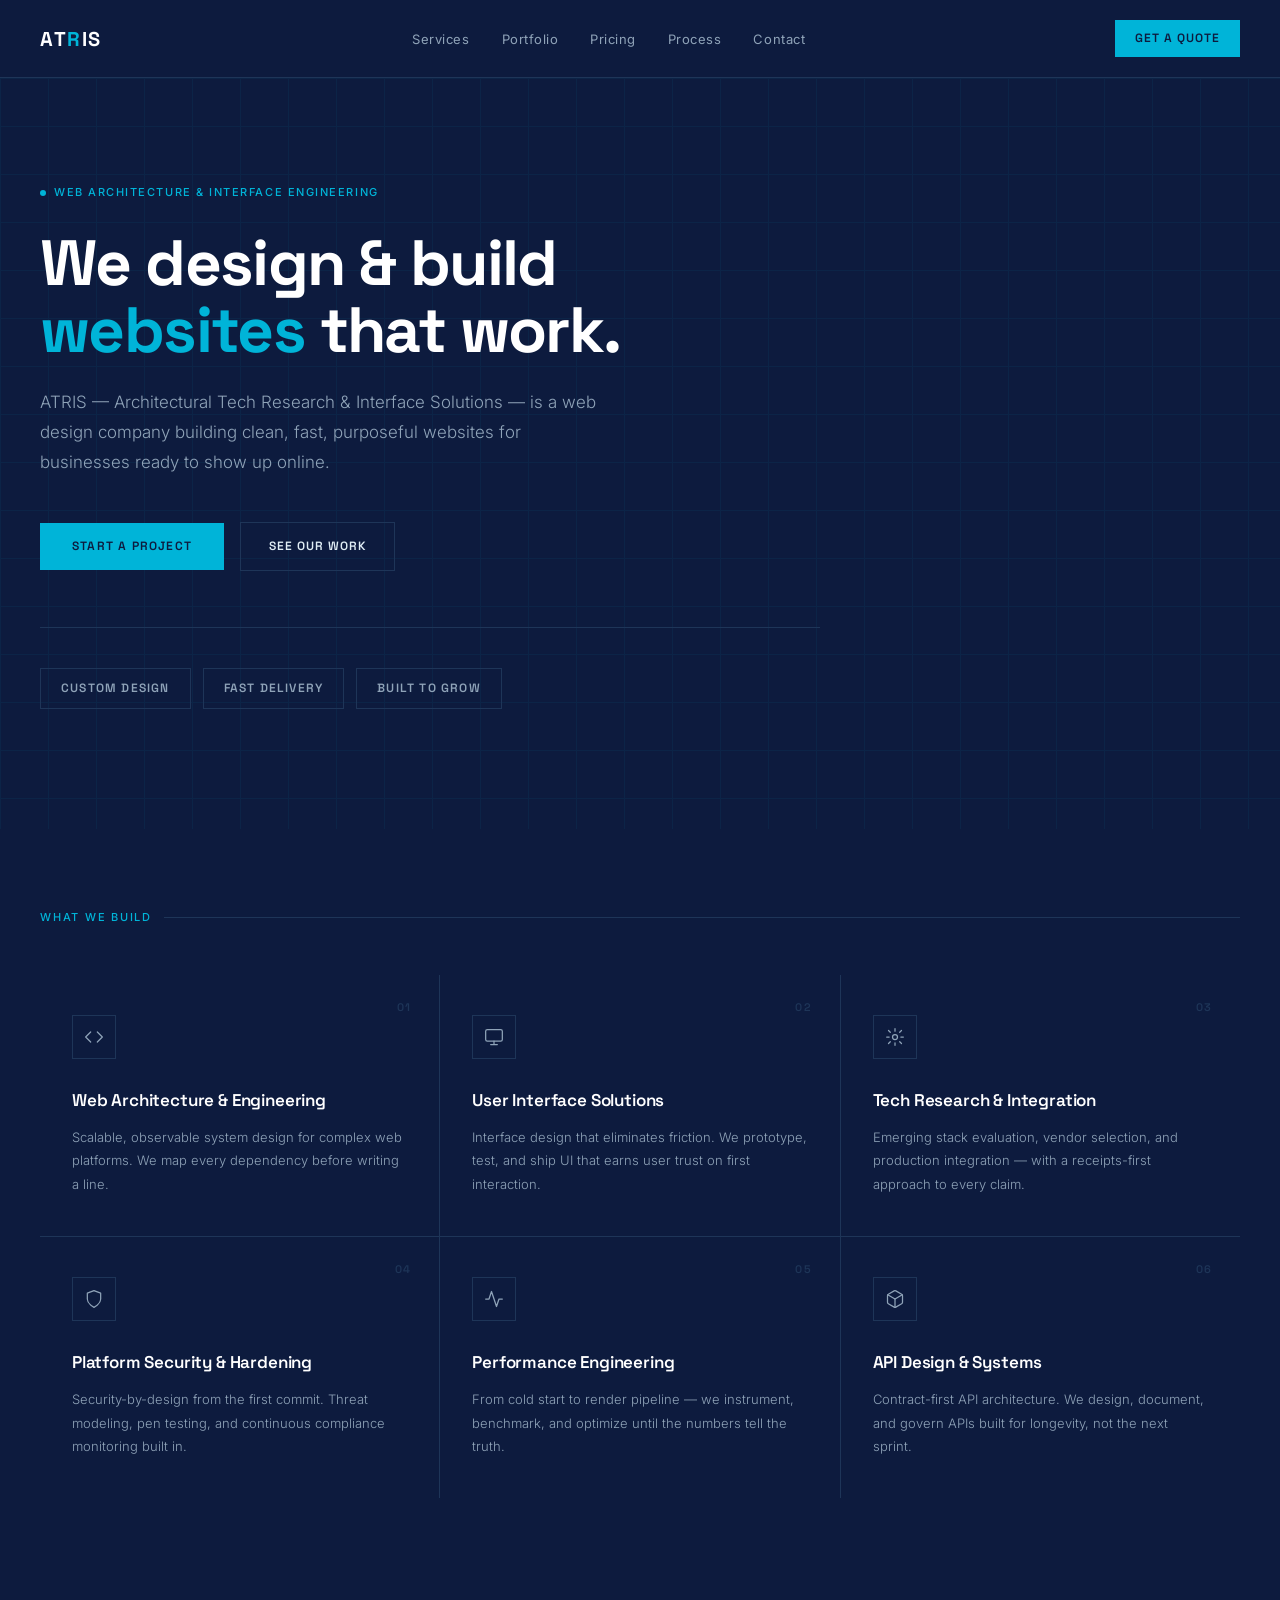
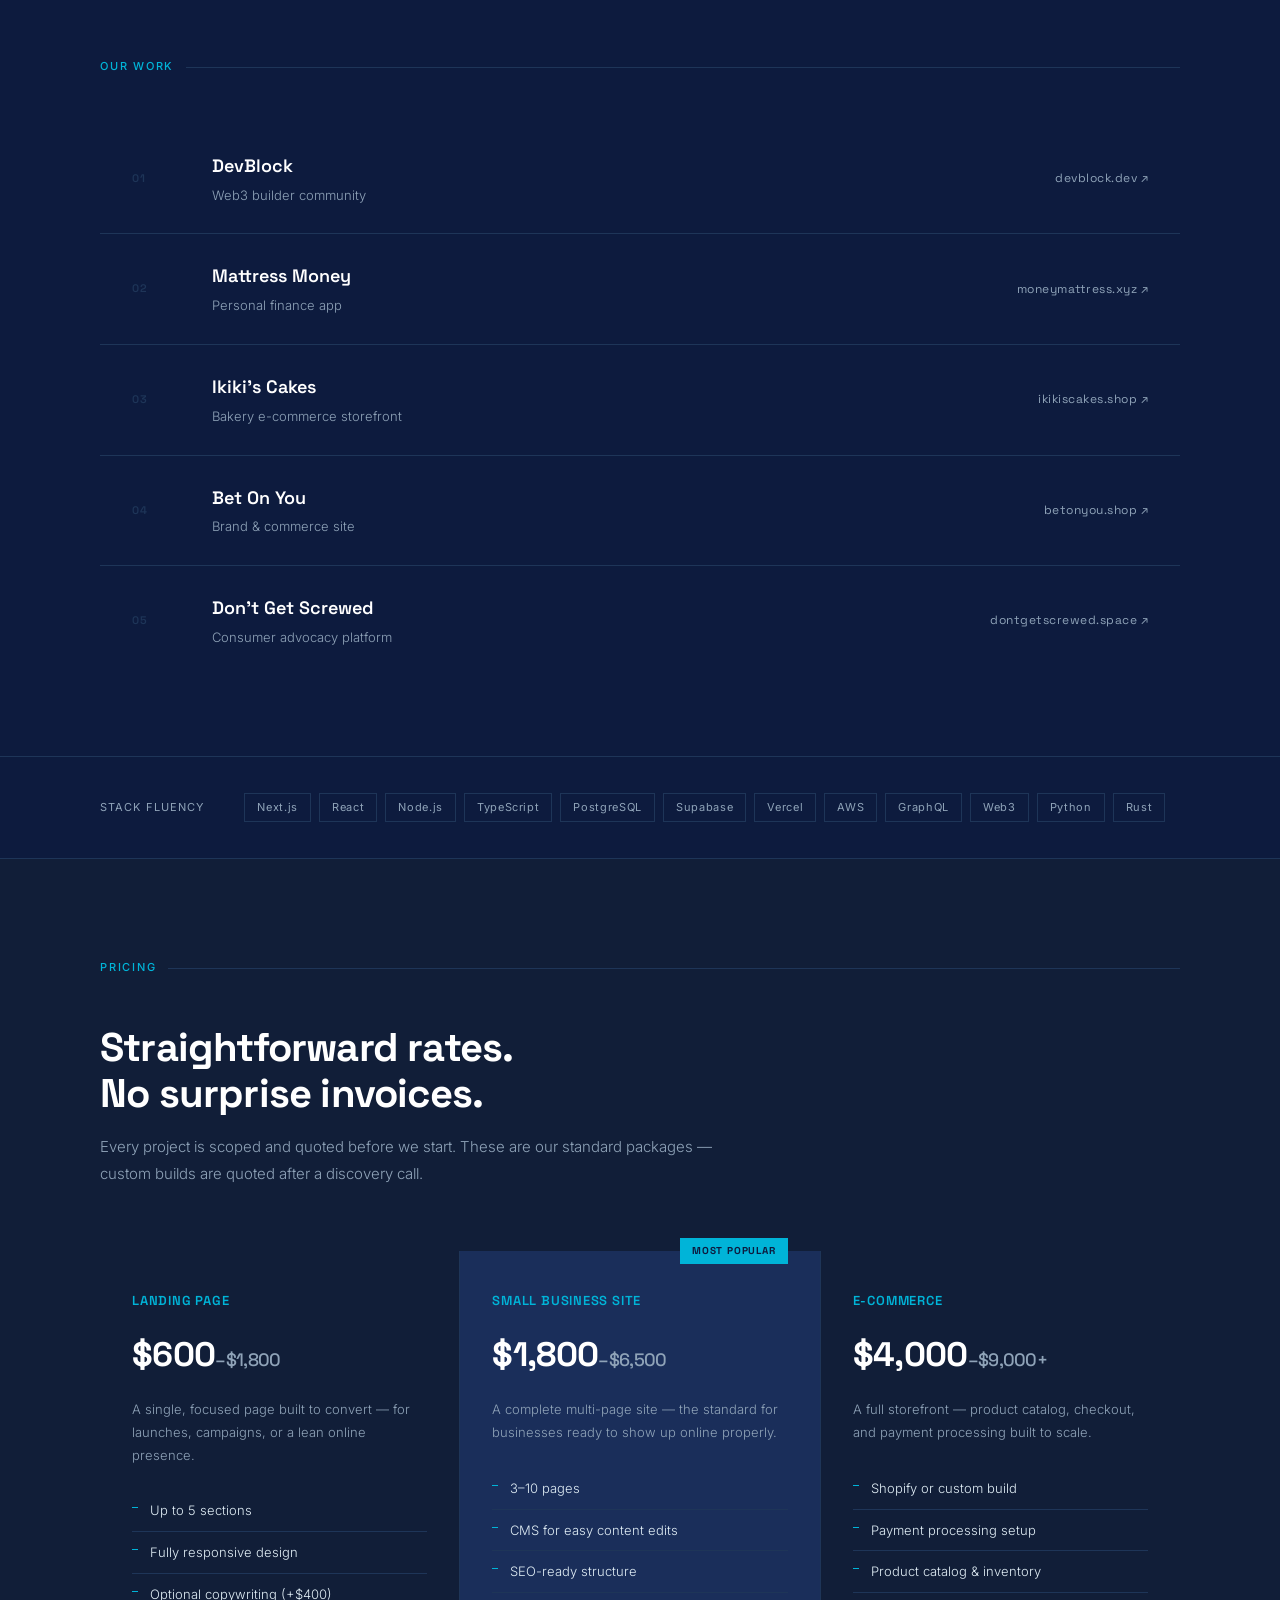
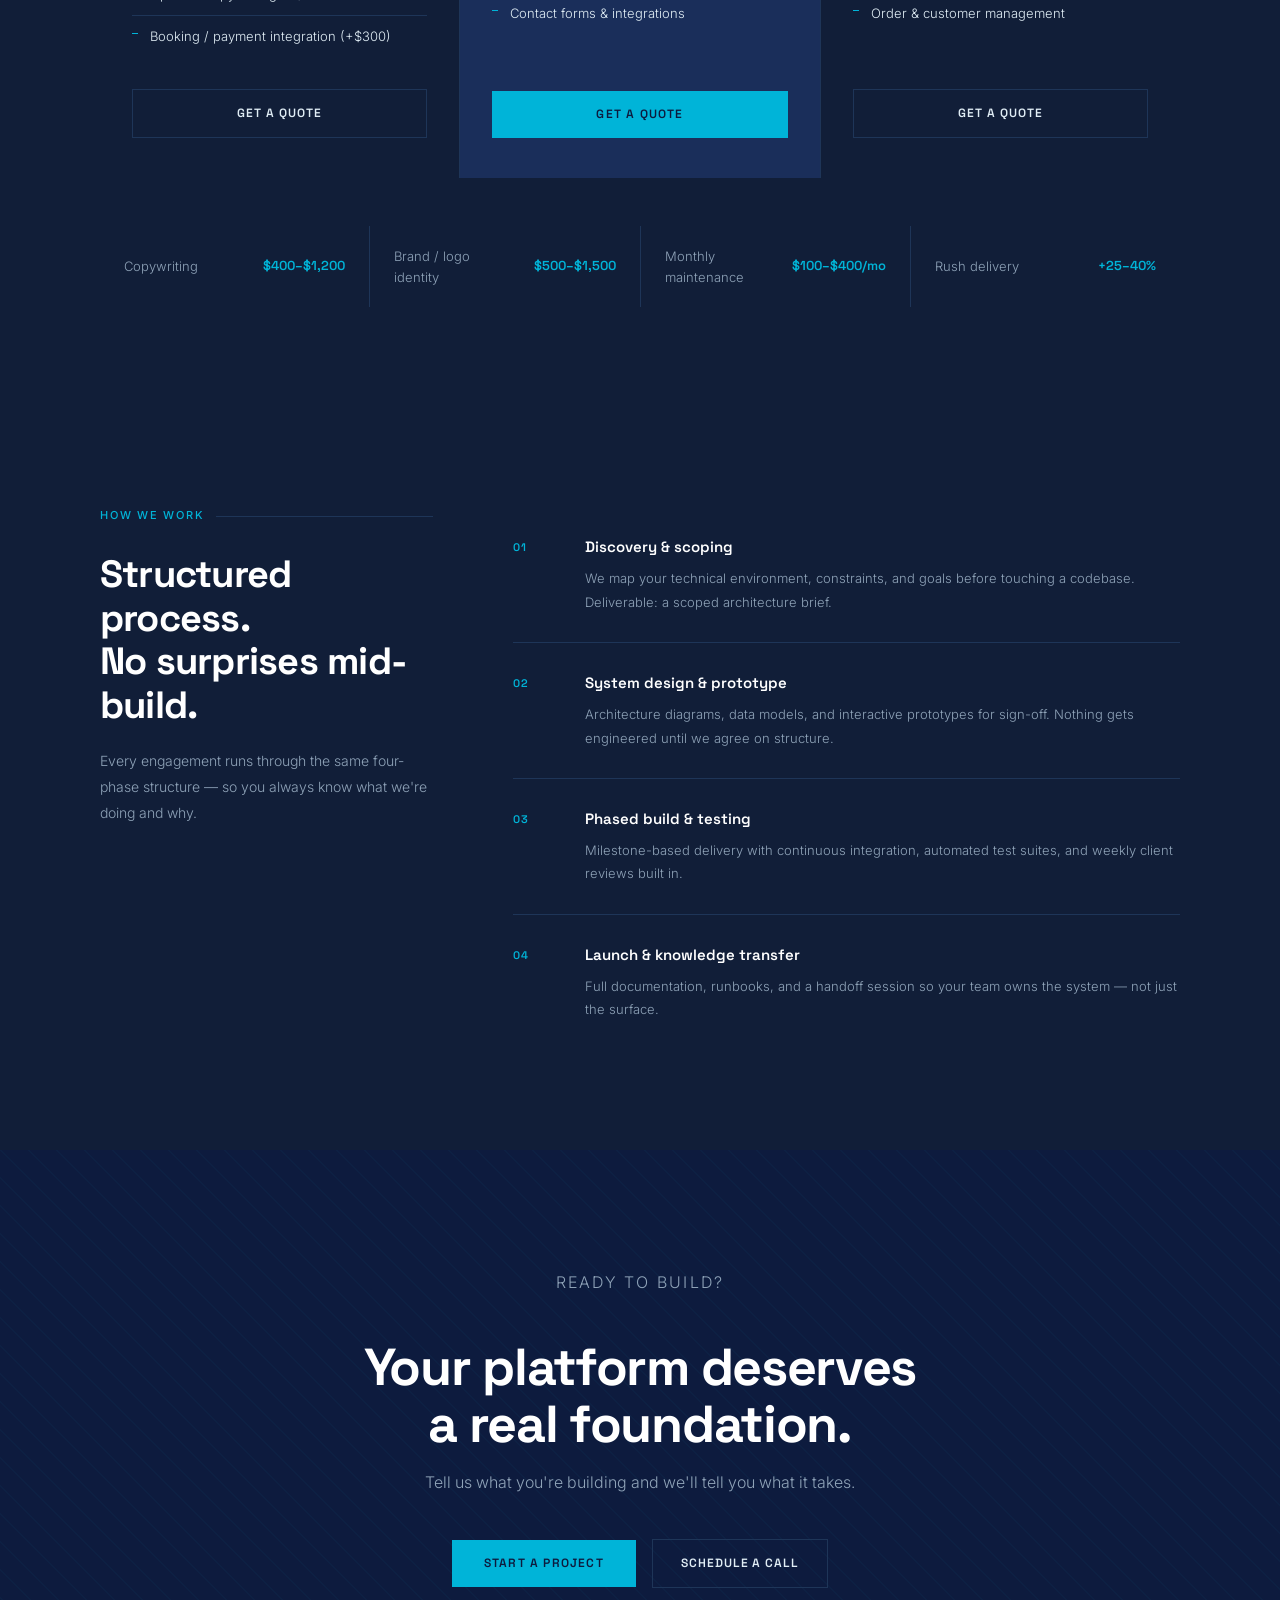
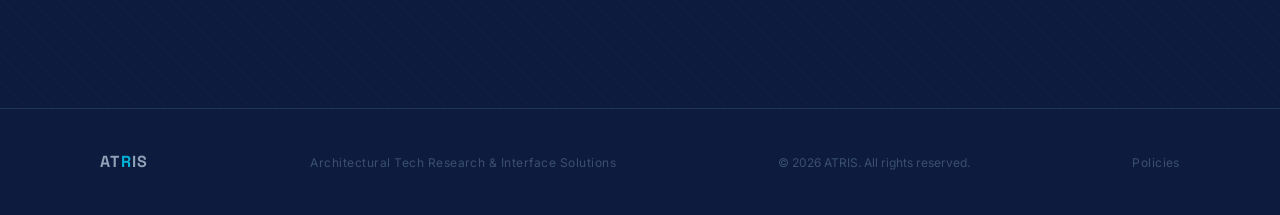
==== commit 2856695e: "add policies page and footer link" ====
--- a/index.html
+++ b/index.html
@@ -335,6 +335,7 @@
         <div class="a-footer-logo">AT<span>R</span>IS</div>
         <p class="a-footer-tagline">Architectural Tech Research & Interface Solutions</p>
         <p class="a-footer-copy">&copy; 2026 ATRIS. All rights reserved.</p>
+        <a href="/policies.html" class="a-footer-policy-link">Policies</a>
       </div>
     </div>
   </footer>
--- a/style.css
+++ b/style.css
@@ -303,3 +303,58 @@
   .a-pricing { padding: 60px 0; }
   .a-addon { min-width: 100%; }
 }
+
+/* POLICY PAGE */
+.a-policy-hero { padding: 80px 0 40px; border-bottom: 1px solid var(--rule); }
+.a-policy-hero h1 {
+  font-family: var(--font-display);
+  font-size: clamp(30px, 4vw, 44px);
+  font-weight: 700;
+  color: #fff;
+  letter-spacing: -0.02em;
+  margin: 16px 0 8px;
+}
+.a-policy-updated { font-size: 12px; color: var(--mid); letter-spacing: 0.04em; }
+
+.a-policy-body { padding: 60px 0 100px; max-width: 760px; margin: 0 auto; }
+.a-policy-body .a-container { padding: 0 40px; max-width: 100%; }
+
+.a-policy-block { padding: 32px 0; border-bottom: 1px solid var(--rule); }
+.a-policy-block:last-of-type { border-bottom: none; }
+.a-policy-block h2 {
+  font-family: var(--font-display);
+  font-size: 18px;
+  font-weight: 600;
+  color: #fff;
+  margin-bottom: 12px;
+  letter-spacing: -0.01em;
+}
+.a-policy-block p {
+  font-size: 14px;
+  line-height: 1.85;
+  color: var(--mid);
+  font-weight: 300;
+}
+
+.a-policy-contact {
+  margin-top: 40px;
+  padding-top: 32px;
+  border-top: 1px solid var(--rule);
+  font-size: 14px;
+  color: var(--mid);
+  font-weight: 300;
+}
+.a-policy-contact a { color: var(--cyan); text-decoration: underline; }
+
+@media (max-width: 700px) {
+  .a-policy-hero { padding: 60px 0 32px; }
+  .a-policy-body { padding: 40px 0 60px; }
+}
+
+.a-footer-policy-link {
+  font-size: 12px;
+  color: #3A5070;
+  letter-spacing: 0.04em;
+  transition: color 0.2s;
+}
+.a-footer-policy-link:hover { color: var(--cyan); }
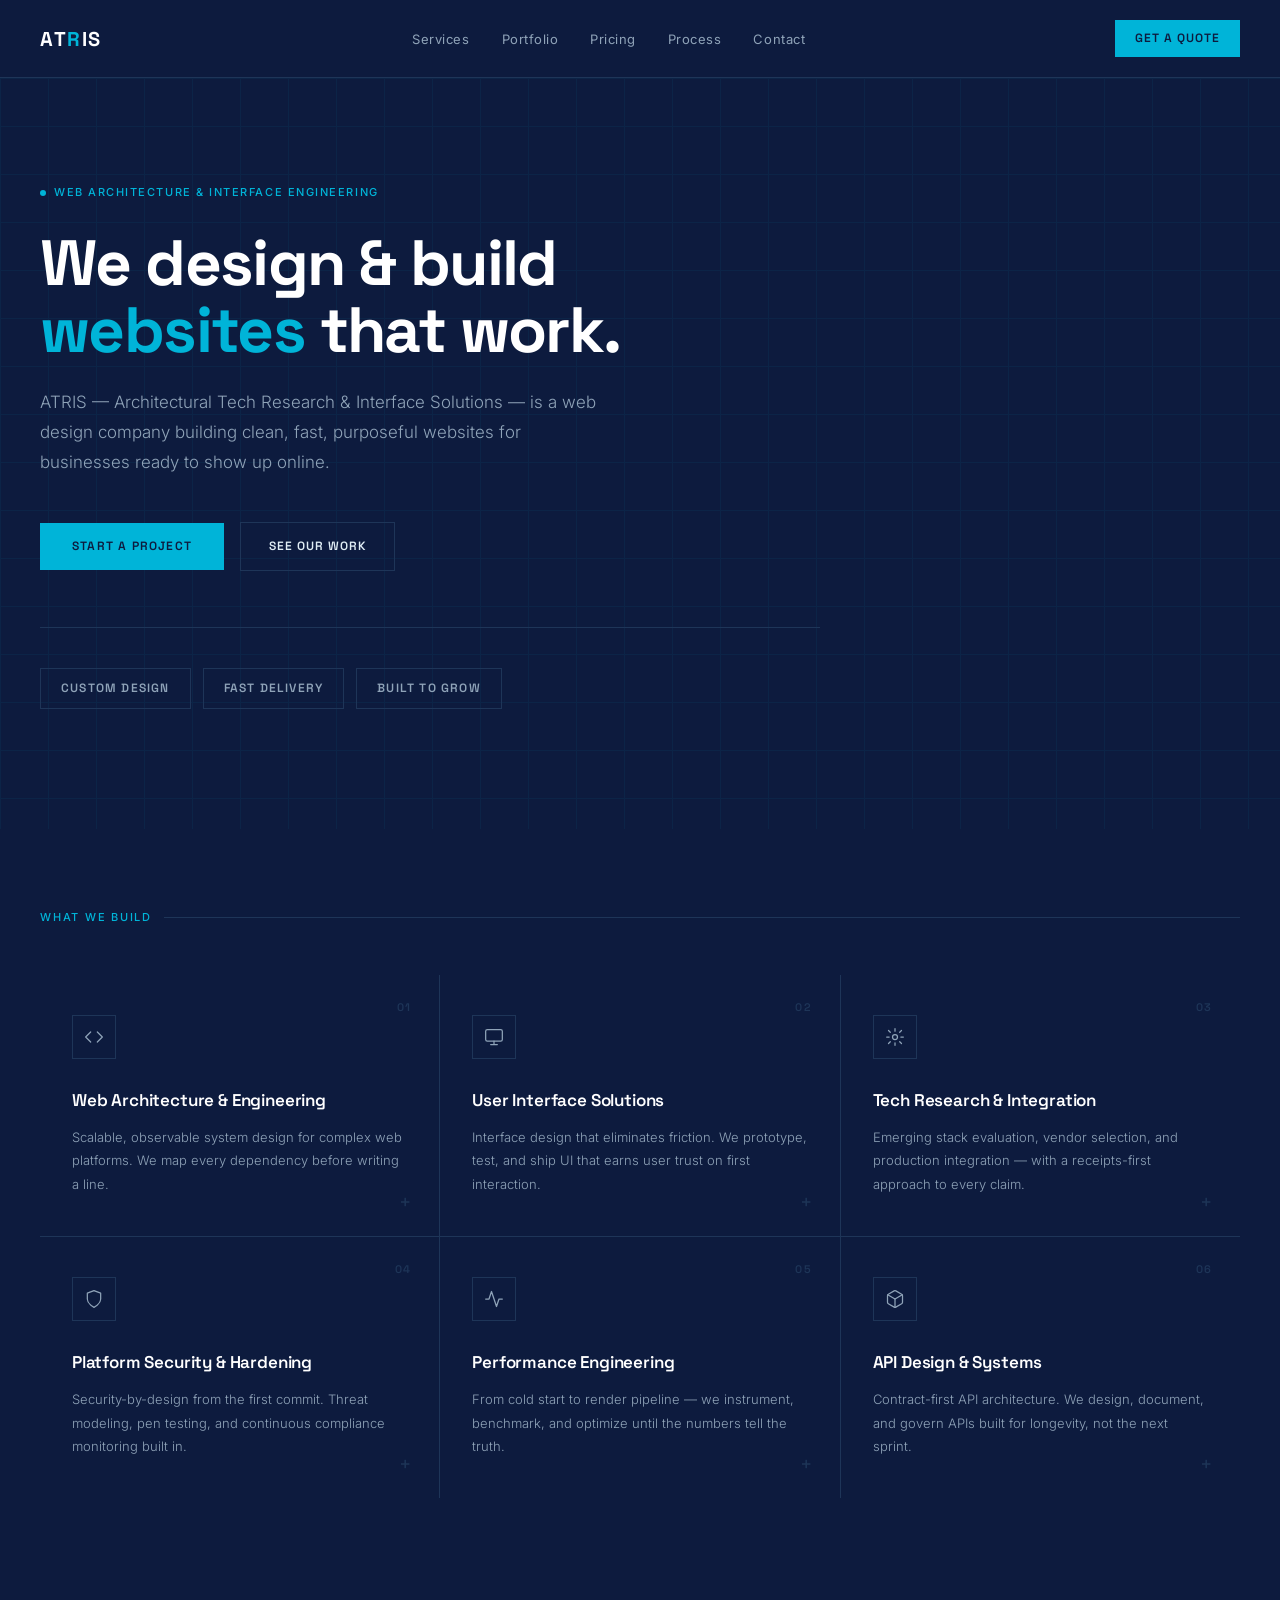
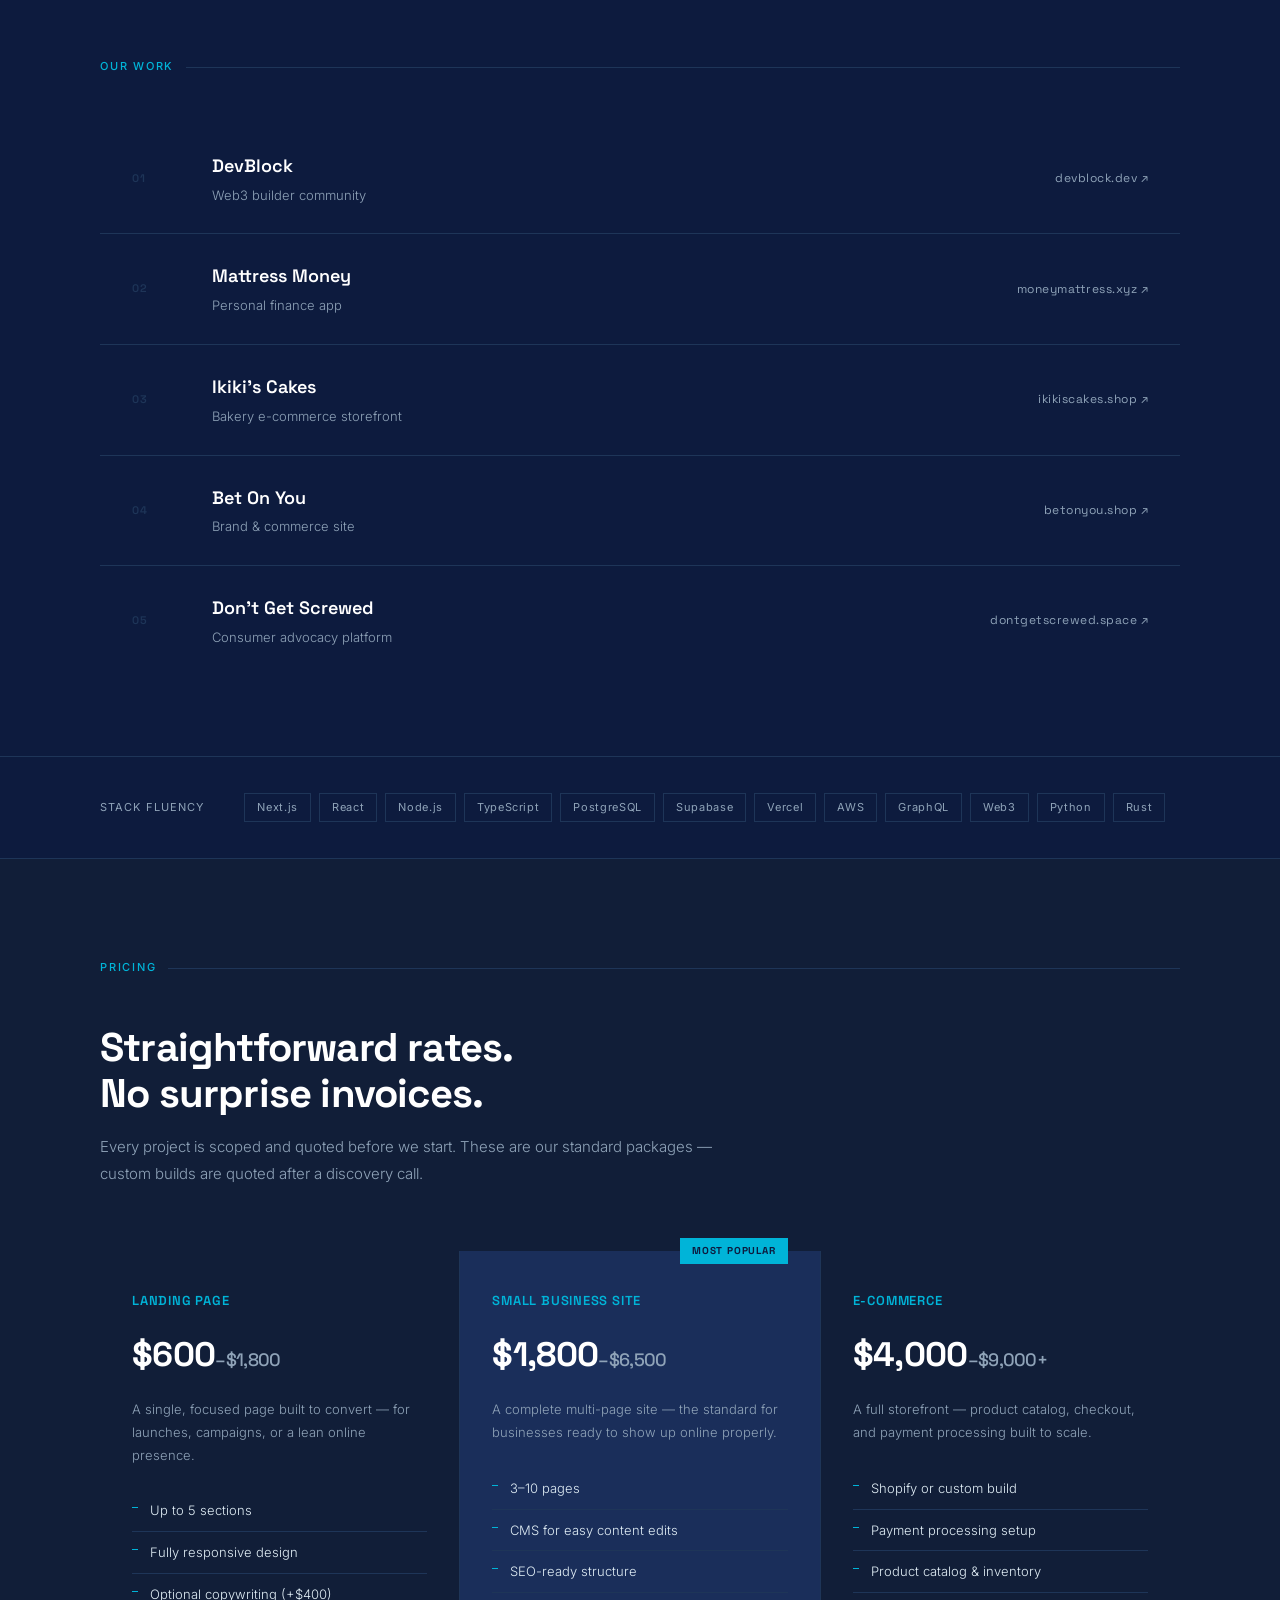
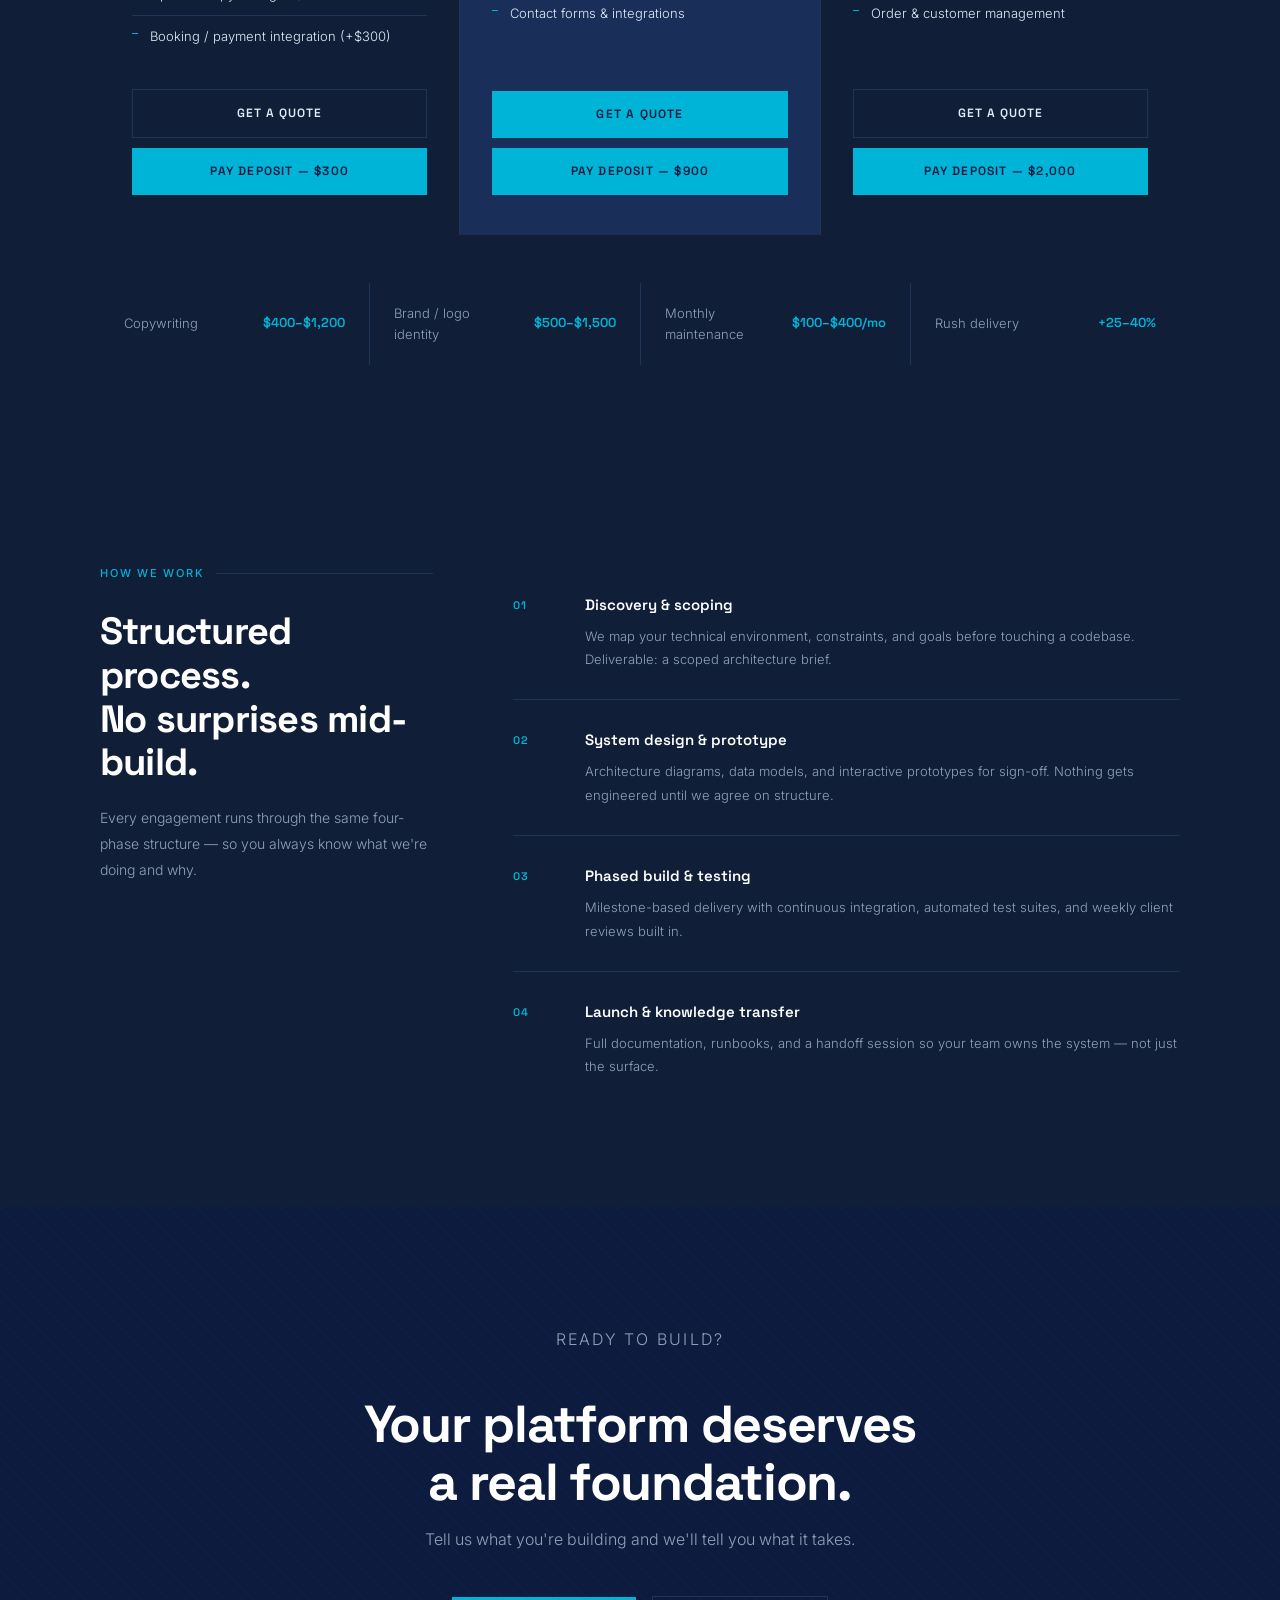
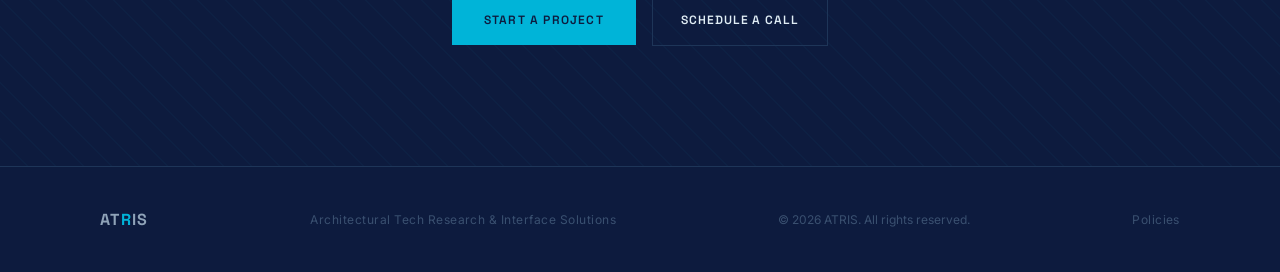
==== commit 58ae634c: "add Mercury payment links to pricing tiers" ====
--- a/index.html
+++ b/index.html
@@ -227,6 +227,7 @@
               <li>Booking / payment integration (+$300)</li>
             </ul>
             <a href="#contact" class="a-btn-ghost a-pricing-cta">Get a quote</a>
+            <a href="https://app.mercury.com/pay/wr7qd2d882kzkr3p" target="_blank" rel="noopener" class="a-btn-primary a-pricing-cta a-pricing-pay">Pay Deposit — $300</a>
           </div>
 
           <div class="a-pricing-card a-pricing-featured">
@@ -241,6 +242,7 @@
               <li>Contact forms &amp; integrations</li>
             </ul>
             <a href="#contact" class="a-btn-primary a-pricing-cta">Get a quote</a>
+            <a href="https://app.mercury.com/pay/mlrkzrgmg91w8wz3" target="_blank" rel="noopener" class="a-btn-primary a-pricing-cta a-pricing-pay">Pay Deposit — $900</a>
           </div>
 
           <div class="a-pricing-card">
@@ -254,6 +256,7 @@
               <li>Order &amp; customer management</li>
             </ul>
             <a href="#contact" class="a-btn-ghost a-pricing-cta">Get a quote</a>
+            <a href="https://app.mercury.com/pay/9wlxs5xj6cg1fqxd" target="_blank" rel="noopener" class="a-btn-primary a-pricing-cta a-pricing-pay">Pay Deposit — $2,000</a>
           </div>
 
         </div>
--- a/style.css
+++ b/style.css
@@ -358,3 +358,61 @@
   transition: color 0.2s;
 }
 .a-footer-policy-link:hover { color: var(--cyan); }
+
+/* SERVICE CARD EXPAND */
+.a-service-card { cursor: pointer; }
+.a-service-card::after {
+  content: '+';
+  position: absolute;
+  bottom: 24px;
+  right: 28px;
+  font-family: var(--font-display);
+  font-size: 20px;
+  font-weight: 400;
+  color: var(--rule);
+  transition: transform 0.3s ease, color 0.3s ease;
+  line-height: 1;
+}
+.a-service-card:hover::after { color: var(--mid); }
+.a-service-card.is-expanded::after { transform: rotate(45deg); color: var(--cyan); }
+
+.a-service-expand-wrap {
+  display: grid;
+  grid-template-rows: 0fr;
+  transition: grid-template-rows 0.35s ease, margin-top 0.35s ease;
+}
+.a-service-card.is-expanded .a-service-expand-wrap { grid-template-rows: 1fr; margin-top: 20px; }
+.a-service-expand-inner { overflow: hidden; min-height: 0; }
+.a-service-expand-inner p {
+  font-size: 13px;
+  line-height: 1.8;
+  color: var(--frost);
+  font-weight: 300;
+  margin-bottom: 14px;
+}
+.a-service-expand-inner ul { list-style: none; }
+.a-service-expand-inner li {
+  font-size: 12px;
+  color: var(--mid);
+  padding: 8px 0 8px 16px;
+  border-top: 1px solid var(--rule);
+  position: relative;
+  font-weight: 300;
+}
+.a-service-expand-inner li::before {
+  content: '';
+  position: absolute;
+  left: 0;
+  top: 16px;
+  width: 6px;
+  height: 1px;
+  background: var(--cyan);
+}
+
+@media (max-width: 700px) {
+  .a-service-card::after { bottom: 20px; right: 20px; }
+}
+
+/* PRICING CTA STACK */
+.a-pricing-card { gap: 0; }
+.a-pricing-pay { margin-top: 10px; }
